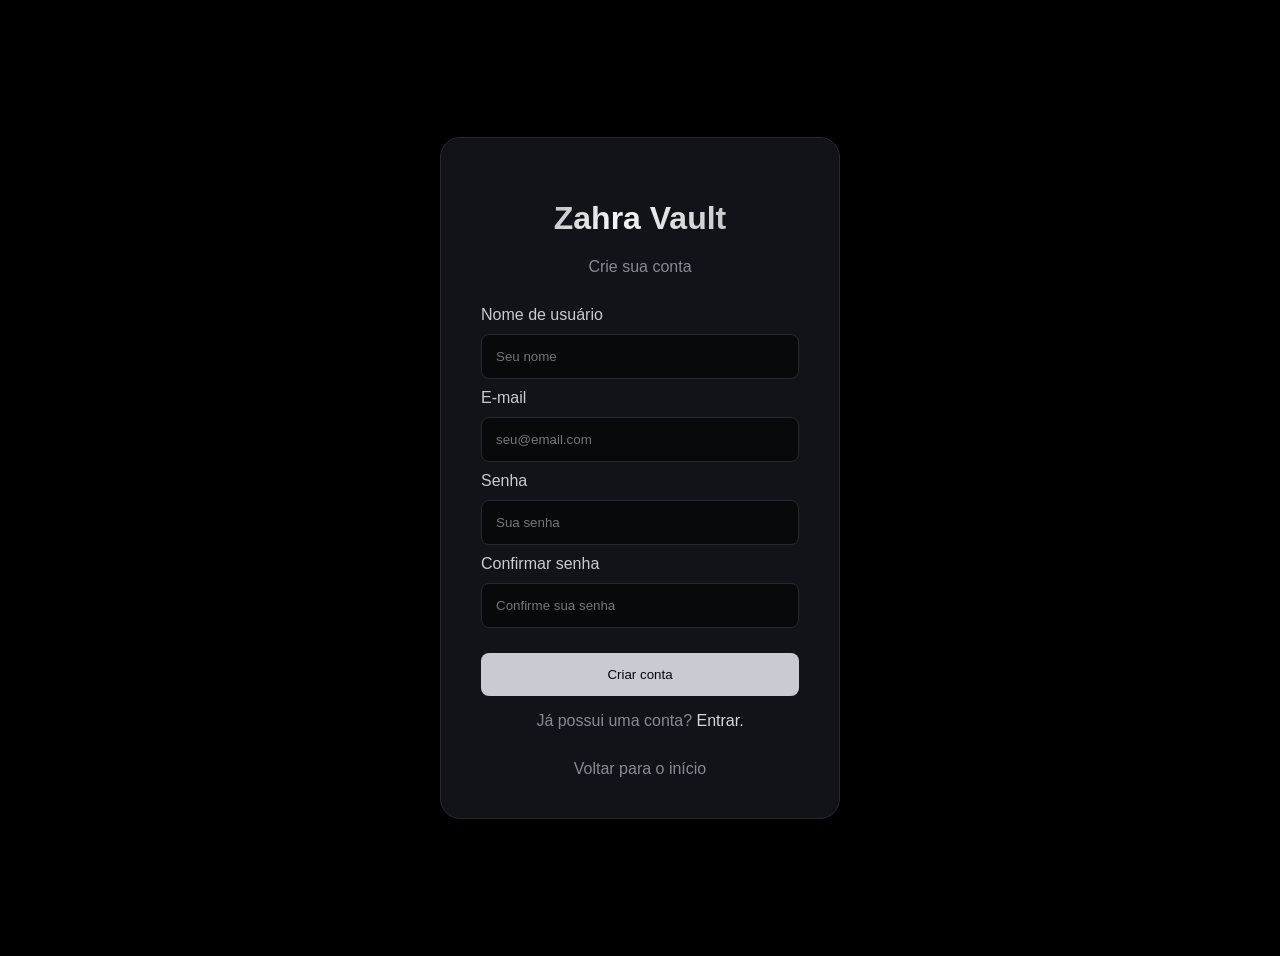
==== cadastro.html @ 47b370c4 "Add files via upload" ====
<!DOCTYPE html>
<html lang="pt-BR">

<head>
    <meta charset="UTF-8">
    <meta name="viewport" content="width=device-width, initial-scale=1.0">

    <link rel="stylesheet" href="style.css">

    <title>Cadastro | Zahra Vault</title>
</head>

<body>

    <main class="login-page">

        <div class="login-box">

            <h1 class="chrome-text">Zahra Vault</h1>

            <p>Crie sua conta</p>


            <form>

                <label for="username">
                    Nome de usuário
                </label>

                <input
                    type="text"
                    id="username"
                    placeholder="Seu nome"
                    required
                >


                <label for="email">
                    E-mail
                </label>

                <input
                    type="email"
                    id="email"
                    placeholder="seu@email.com"
                    required
                >


                <label for="password">
                    Senha
                </label>

                <input
                    type="password"
                    id="password"
                    placeholder="Sua senha"
                    required
                >


                <label for="confirm-password">
                    Confirmar senha
                </label>

                <input
                    type="password"
                    id="confirm-password"
                    placeholder="Confirme sua senha"
                    required
                >


                <button type="submit">
                    Criar conta
                </button>

            </form>


            <p>
                Já possui uma conta?
                <a href="login.html">Entrar.</a>
            </p>


            <a href="index.html">
                Voltar para o início
            </a>

        </div>

    </main>


    <script src="script.js"></script>

</body>

</html>
---- style.css ----
@font-face {
    font-family: "Bodoni";
    src: url("Fonts/Bodoni.ttf");
}

@font-face {
    font-family: "Cinzel";
    src: url("Fonts/Cinzel.otf");
}
.logo h1 {
    font-family: "Cinzel", serif;
}

.hero-text h2 {
    font-family: "Bodoni", serif;
}
body {
    font-family: Arial, sans-serif;
}

.hero {
    min-height: 80vh;

    display: flex;
    align-items: center;
    justify-content: space-between;

    padding: 60px;
}
.hero-text {
    width: 50%;
}
.hero-text h2 {
    font-size: 60px;
    margin: 15px 0;
}
.hero-text > p {
    color: #858B94;
    font-size: 18px;
    line-height: 1.6;
}
.hero-buttons {
    display: flex;
    gap: 15px;
    margin-top: 30px;
}
.hero-buttons button {
    padding: 14px 25px;
    border-radius: 8px;
    border: none;
    cursor: pointer;

    background-color: #C8CCD2;
    color: #08090B;
}
.hero-visual {
    width: 40%;
    display: flex;
    justify-content: center;
}
.visual-card {
    width: 300px;
    height: 350px;

    display: flex;
    align-items: center;
    justify-content: center;

    border: 1px solid #353941;
    border-radius: 20px;

    background: linear-gradient(
        145deg,
        #181A1F,
        #0D0E11
    );

    box-shadow: 0 0 50px rgba(200, 204, 210, 0.08);

    color: #C8CCD2;
    font-size: 30px;
    font-weight: bold;
}
@media (max-width: 768px) {
    .footer {
    padding: 50px 20px;
}

.footer-content {
    flex-direction: column;
    gap: 35px;
}

.footer-brand {
    max-width: none;
}

.footer-bottom {
    margin-top: 40px;
}

    .support-page {
    padding: 60px 20px;
}

.support-container {
    flex-direction: column;
}

.support-card {
    min-width: 0;
}

.contact-support {
    padding: 40px 20px;
}

    .categories-page {
    padding: 60px 20px;
}

    .seller {
    margin: 60px 20px;
    padding: 50px 25px;
}

.seller-content h2 {
    font-size: 32px;
}

    .products {
    padding: 60px 20px;
}

.products-container {
    flex-direction: column;
}

.product-card {
    min-width: 0;
}

    header {
        padding: 20px;
    }

    nav {
        display: none;
    }

    .hero {
        flex-direction: column;
        text-align: center;
        padding: 50px 20px;
    }

    .hero-text {
        width: 100%;
    }

    .hero-text h2 {
        font-size: 40px;
    }

    .hero-visual {
        width: 100%;
        margin-top: 50px;
    }

    .hero-buttons {
        justify-content: center;
        flex-wrap: wrap;
    }

}
.categories {
    padding: 80px 60px;
}

.section-title {
    margin-bottom: 40px;
}

.section-title p {
    color: #858B94;
    font-size: 14px;
    letter-spacing: 3px;
}

.section-title h2 {
    font-size: 40px;
    margin: 10px 0;
}

.category-container {
    display: flex;
    gap: 20px;
    flex-wrap: wrap;
}

.category-card {
    flex: 1;
    min-width: 200px;

    padding: 30px;

    background-color: #111318;
    border: 1px solid #252932;
    border-radius: 15px;

    transition: 0.3s;
}

.category-card h3 {
    color: #F1F3F5;
}

.category-card p {
    color: #858B94;
}
.products {
    padding: 80px 60px;
}

.products-container {
    display: flex;
    gap: 25px;
    flex-wrap: wrap;
}

.product-card {
    flex: 1;
    min-width: 250px;

    background-color: #111318;
    border: 1px solid #252932;
    border-radius: 15px;

    overflow: hidden;

    transition: 0.3s;
}

.product-card:hover {
    transform: translateY(-8px);
    border-color: #C8CCD2;
}

.product-image {
    height: 220px;

    display: flex;
    align-items: center;
    justify-content: center;

    background: linear-gradient(
        135deg,
        #191B20,
        #0D0E11
    );

    color: #858B94;
}

.product-info {
    padding: 25px;
}

.product-info h3 {
    margin-top: 0;
}

.product-info p {
    color: #858B94;
}

.product-info strong {
    display: block;

    margin: 20px 0;

    font-size: 22px;
    color: #F1F3F5;
}

.product-info button {
    width: 100%;
}
.seller {
    margin: 80px 60px;
    padding: 70px 50px;

    text-align: center;

    border: 1px solid #252932;
    border-radius: 20px;

    background: linear-gradient(
        135deg,
        #181A1F,
        #0D0E11
    );
}

.seller-content {
    max-width: 650px;
    margin: auto;
}

.seller-content p {
    color: #858B94;
    font-size: 14px;
    letter-spacing: 3px;
}

.seller-content h2 {
    font-size: 42px;
    margin: 15px 0;
}

.seller-content span {
    display: block;

    color: #858B94;
    line-height: 1.6;
    margin-bottom: 30px;
}
#message {
    position: fixed;

    bottom: 30px;
    right: 30px;

    padding: 15px 20px;

    background-color: #111318;
    color: #F1F3F5;

    border: 1px solid #C8CCD2;
    border-radius: 10px;

    opacity: 0;
    transform: translateY(20px);

    transition: 0.3s;

    pointer-events: none;
}
.login {
    display: inline-block;

    padding: 10px 20px;

    background-color: #C8CCD2;
    color: #08090B;

    border-radius: 8px;

    text-decoration: none;

    cursor: pointer;
}

.login:hover {
    background-color: #F1F3F5;
}
.login-page {
    min-height: 100vh;

    display: flex;
    align-items: center;
    justify-content: center;

    padding: 20px;
}

.login-box {
    width: 100%;
    max-width: 400px;

    padding: 40px;

    background-color: #111318;

    border: 1px solid #252932;
    border-radius: 20px;

    box-sizing: border-box;
}

.login-box h1 {
    text-align: center;
    color: #F1F3F5;
}

.login-box > p {
    text-align: center;
    color: #858B94;
    margin-bottom: 30px;
}

.login-box form {
    display: flex;
    flex-direction: column;
    gap: 10px;
}

.login-box label {
    color: #C8CCD2;
}

.login-box input {
    padding: 14px;

    background-color: #08090B;
    color: white;

    border: 1px solid #252932;
    border-radius: 8px;

    outline: none;
}

.login-box input:focus {
    border-color: #C8CCD2;
}

.login-box button {
    margin-top: 15px;

    padding: 14px;

    border: none;
    border-radius: 8px;

    background-color: #C8CCD2;
    color: #08090B;

    cursor: pointer;
}

.login-box button:hover {
    background-color: #F1F3F5;
}

.login-box > a {
    display: block;

    margin-top: 25px;

    text-align: center;

    color: #858B94;
    text-decoration: none;
}

.login-box > a:hover {
    color: #F1F3F5;
}
.products-page {
    padding: 80px 60px;
}

.products-page .section-title {
    margin-bottom: 50px;
}

.products-page .section-title span {
    color: #858B94;
}
.categories-page {
    padding: 80px 60px;
}

.categories-page .section-title {
    margin-bottom: 50px;
}

.categories-page .section-title span {
    color: #858B94;
}

.categories-page .category-card a {
    display: inline-block;

    margin-top: 20px;

    color: #C8CCD2;
    text-decoration: none;
}

.categories-page .category-card a:hover {
    color: #F1F3F5;
}
.support-page {
    padding: 80px 60px;
}

.support-page .section-title {
    margin-bottom: 50px;
}

.support-page .section-title span {
    color: #858B94;
}

.support-container {
    display: flex;
    gap: 25px;
    flex-wrap: wrap;
}

.support-card {
    flex: 1;
    min-width: 250px;

    padding: 30px;

    background-color: #111318;

    border: 1px solid #252932;
    border-radius: 15px;

    transition: 0.3s;
}

.support-card:hover {
    transform: translateY(-8px);

    border-color: #C8CCD2;

    box-shadow: 0 10px 30px rgba(200, 204, 210, 0.08);
}

.support-card p {
    color: #858B94;

    line-height: 1.6;
}

.support-card a,
.contact-support a {
    display: inline-block;

    margin-top: 15px;

    color: #C8CCD2;

    text-decoration: none;
}

.support-card a:hover,
.contact-support a:hover {
    color: #F1F3F5;
}

.contact-support {
    margin-top: 60px;
    padding: 50px;

    text-align: center;

    background-color: #111318;

    border: 1px solid #252932;
    border-radius: 20px;
}

.contact-support p {
    color: #858B94;
}
.footer {
    margin-top: 80px;

    padding: 60px;

    background-color: #08090B;

    border-top: 1px solid #252932;
}

.footer-content {
    display: flex;
    justify-content: space-between;
    gap: 50px;

    max-width: 1200px;
    margin: auto;
}

.footer-brand {
    max-width: 300px;
}

.footer-brand h2 {
    color: #F1F3F5;
}

.footer-brand p {
    color: #858B94;
    line-height: 1.6;
}

.footer-column {
    display: flex;
    flex-direction: column;
    gap: 12px;
}

.footer-column h3 {
    color: #F1F3F5;

    margin-bottom: 8px;
}

.footer-column a {
    color: #858B94;

    text-decoration: none;

    transition: 0.2s;
}

.footer-column a:hover {
    color: #F1F3F5;
}

.footer-bottom {
    max-width: 1200px;

    margin: 50px auto 0;

    padding-top: 25px;

    border-top: 1px solid #252932;
}

.footer-bottom p {
    color: #858B94;

    font-size: 14px;
}
body {
    background-color: black;
    color: white;
}
.partner-card {
    max-width: 850px;
    margin: 60px auto;
    padding: 35px;
    display: flex;
    align-items: center;
    gap: 35px;

    background: linear-gradient(
        135deg,
        #151515,
        #0d0d0d
    );

    border: 1px solid #8c8c8c;
    border-radius: 18px;

    box-shadow:
        0 0 25px rgba(255, 255, 255, 0.06);

    transition: 0.4s ease;
}

.partner-card:hover {
    transform: translateY(-6px);
    border-color: #d0d0d0;

    box-shadow:
        0 10px 40px rgba(255, 255, 255, 0.12);
}

.partner-logo {
    min-width: 130px;
    height: 130px;

    display: flex;
    align-items: center;
    justify-content: center;

    border: 1px solid #777;
    border-radius: 50%;

    background: #111;

    font-family: "Cinzel", serif;
    font-size: 45px;
    color: #d8d8d8;
}

.partner-info {
    flex: 1;
}

.partner-label {
    font-family: "Cinzel", serif;
    font-size: 11px;
    letter-spacing: 3px;
    color: #999;
}

.partner-info h2 {
    margin: 8px 0;
    font-family: "Cinzel", serif;
    color: #eee;
    font-size: 28px;
}

.partner-info p {
    color: #aaa;
    line-height: 1.6;
    max-width: 550px;
}

.partner-button {
    display: inline-block;
    margin-top: 12px;
    padding: 11px 22px;

    border: 1px solid #aaa;
    border-radius: 5px;

    color: #eee;
    text-decoration: none;

    font-size: 12px;
    letter-spacing: 2px;

    transition: 0.3s ease;
}

.partner-button:hover {
    background: #eee;
    color: #111;
}
@media (max-width: 600px) {

    .partner-card {
        width: calc(100% - 30px);
        margin: 40px auto;
        padding: 28px 20px;

        flex-direction: column;
        text-align: center;

        gap: 20px;
        box-sizing: border-box;
    }

    .partner-logo {
        min-width: 100px;
        width: 100px;
        height: 100px;

        font-size: 35px;
    }

    .partner-info {
        width: 100%;
    }

    .partner-label {
        font-size: 9px;
        letter-spacing: 2px;
    }

    .partner-info h2 {
        font-size: 23px;
        margin: 8px 0;
    }

    .partner-info p {
        font-size: 14px;
        line-height: 1.5;
        margin: 10px auto;
    }

    .partner-button {
        width: 100%;
        box-sizing: border-box;
        padding: 12px 0;
        margin-top: 10px;
    }
}
.visual-card {
    width: 300px;
    height: 350px;

    display: flex;
    align-items: center;
    justify-content: center;

    border: 1px solid #353941;
    border-radius: 20px;

    background: linear-gradient(
        145deg,
        #181A1F,
        #0D0E11
    );

    box-shadow:
        0 0 50px rgba(200, 204, 210, 0.08);

    overflow: hidden;
}

.visual-card img {
    width: 100%;
    height: 100%;

    object-fit: contain;

    display: block;
}
p a {
    color: #d8d8d8;
    text-decoration: none;
    transition: 0.3s;
}

p a:hover {
    color: #ffffff;
}
.login-box h1 {
    background: linear-gradient(
        120deg,
        #8f8f8f,
        #f5f5f5,
        #bdbdbd,
        #ffffff,
        #707070,
        #e8e8e8,
        #ffffff,
        #999999
    );

    background-size: 300% 300%;
    -webkit-background-clip: text;
    -webkit-text-fill-color: transparent;
    background-clip: text;

    animation: chromeMove 5s linear infinite;
}

@keyframes chromeMove {
    0% {
        background-position: 0% 50%;
    }

    50% {
        background-position: 100% 50%;
    }

    100% {
        background-position: 0% 50%;
    }
}
.chrome-text {
    background: linear-gradient(
        120deg,
        #8a8a8a,
        #eeeeee,
        #ffffff,
        #b8b8b8,
        #f8f8f8,
        #777777,
        #eeeeee,
        #ffffff
    );

    background-size: 300% 300%;

    -webkit-background-clip: text;
    -webkit-text-fill-color: transparent;
    background-clip: text;

    animation: chromeMove 5s linear infinite;
}

@keyframes chromeMove {
    0% {
        background-position: 0% 50%;
    }

    50% {
        background-position: 100% 50%;
    }

    100% {
        background-position: 0% 50%;
    }
}
/* =========================
   HOME DA CONTA
========================= */

.account-home {
    max-width: 1100px;
    margin: 0 auto;
    padding: 80px 25px;
}


/* =========================
   BOAS-VINDAS
========================= */

.welcome {
    margin-bottom: 45px;
}

.welcome .subtitle {
    font-size: 13px;
    letter-spacing: 4px;
    margin-bottom: 12px;
}

.welcome h2 {
    font-size: 42px;
    margin-bottom: 15px;
}

.welcome > p:last-child {
    color: #999;
    font-size: 16px;
}


/* =========================
   PAINEL DA CONTA
========================= */

.account-panel {
    display: flex;
    justify-content: space-between;
    align-items: center;
    gap: 30px;

    padding: 30px;

    background: linear-gradient(
        145deg,
        #151515,
        #0d0d0d
    );

    border: 1px solid #2d2d2d;
    border-radius: 18px;

    box-shadow:
        0 20px 50px rgba(0, 0, 0, 0.35);

    margin-bottom: 80px;
}


/* =========================
   INFORMAÇÕES DO USUÁRIO
========================= */

.account-info {
    display: flex;
    align-items: center;
    gap: 18px;
}

.account-avatar {
    width: 65px;
    height: 65px;

    display: flex;
    align-items: center;
    justify-content: center;

    border-radius: 50%;

    background: linear-gradient(
        145deg,
        #eeeeee,
        #777777
    );

    color: #111;

    font-size: 24px;
    font-weight: bold;

    box-shadow:
        0 0 25px rgba(255, 255, 255, 0.08);
}

.account-label {
    font-size: 11px;
    letter-spacing: 3px;
    color: #777;
    margin-bottom: 5px;
}

.account-info h3 {
    margin-bottom: 5px;
    font-size: 20px;
}

.account-info p:last-child {
    color: #888;
}


/* =========================
   STATUS
========================= */

.account-status {
    display: flex;
    align-items: center;
    gap: 12px;

    padding: 15px 20px;

    border: 1px solid #292929;
    border-radius: 12px;

    background: #111;
}

.status-dot {
    width: 9px;
    height: 9px;

    border-radius: 50%;

    background: #d8d8d8;

    box-shadow:
        0 0 10px rgba(255, 255, 255, 0.5);
}

.account-status strong {
    font-size: 14px;
}

.account-status p {
    margin-top: 4px;
    color: #777;
    font-size: 12px;
}


/* =========================
   TÍTULO DAS OPÇÕES
========================= */

.account-options {
    margin-bottom: 70px;
}

.account-options .section-title {
    margin-bottom: 30px;
}

.account-options .section-title p {
    color: #777;
    letter-spacing: 4px;
    font-size: 12px;
}

.account-options .section-title h2 {
    margin-top: 8px;
    font-size: 30px;
}


/* =========================
   CARDS
========================= */

.account-grid {
    display: grid;

    grid-template-columns:
        repeat(3, 1fr);

    gap: 20px;
}

.account-card {
    display: block;

    padding: 30px;

    background: #111;

    border: 1px solid #292929;
    border-radius: 16px;

    color: white;
    text-decoration: none;

    transition:
        transform 0.3s ease,
        border-color 0.3s ease,
        background 0.3s ease,
        box-shadow 0.3s ease;
}

.account-card:hover {
    transform: translateY(-6px);

    border-color: #777;

    background: #161616;

    box-shadow:
        0 15px 35px rgba(0, 0, 0, 0.4);
}

.card-icon {
    display: block;

    font-size: 28px;

    color: #dcdcdc;

    margin-bottom: 20px;
}

.account-card h3 {
    font-size: 19px;
    margin-bottom: 10px;
}

.account-card p {
    color: #777;
    font-size: 14px;
    line-height: 1.6;
}


/* =========================
   DESTAQUE
========================= */

.featured-account {
    display: flex;

    justify-content: space-between;
    align-items: center;

    gap: 30px;

    padding: 45px;

    border-radius: 20px;

    background:
        linear-gradient(
            120deg,
            #151515,
            #0b0b0b
        );

    border: 1px solid #303030;

    margin-bottom: 40px;
}

.featured-account p {
    color: #777;

    font-size: 11px;

    letter-spacing: 4px;

    margin-bottom: 10px;
}

.featured-account h2 {
    font-size: 30px;
    margin-bottom: 10px;
}

.featured-account span {
    color: #888;
    font-size: 14px;
}

.featured-account a {
    flex-shrink: 0;

    padding: 13px 22px;

    border: 1px solid #777;

    border-radius: 8px;

    color: white;

    text-decoration: none;

    transition: 0.3s;
}

.featured-account a:hover {
    background: #eee;
    color: #111;
}


/* =========================
   CROMADO
========================= */

.chrome-text {
    background: linear-gradient(
        120deg,
        #888888,
        #eeeeee,
        #ffffff,
        #b8b8b8,
        #f8f8f8,
        #777777,
        #eeeeee,
        #ffffff
    );

    background-size: 300% 300%;

    -webkit-background-clip: text;
    -webkit-text-fill-color: transparent;

    background-clip: text;

    animation: chromeMove 5s linear infinite;
}

@keyframes chromeMove {

    0% {
        background-position: 0% 50%;
    }

    50% {
        background-position: 100% 50%;
    }

    100% {
        background-position: 0% 50%;
    }

}


/* =========================
   CELULAR
========================= */

@media (max-width: 700px) {

    .account-home {
        padding: 55px 18px;
    }

    .welcome h2 {
        font-size: 32px;
    }

    .account-panel {
        flex-direction: column;
        align-items: flex-start;
    }

    .account-status {
        width: 100%;
        box-sizing: border-box;
    }

    .account-grid {
        grid-template-columns: 1fr;
    }

    .featured-account {
        flex-direction: column;
        align-items: flex-start;

        padding: 30px;
    }

    .featured-account a {
        width: 100%;
        text-align: center;
        box-sizing: border-box;
    }

}
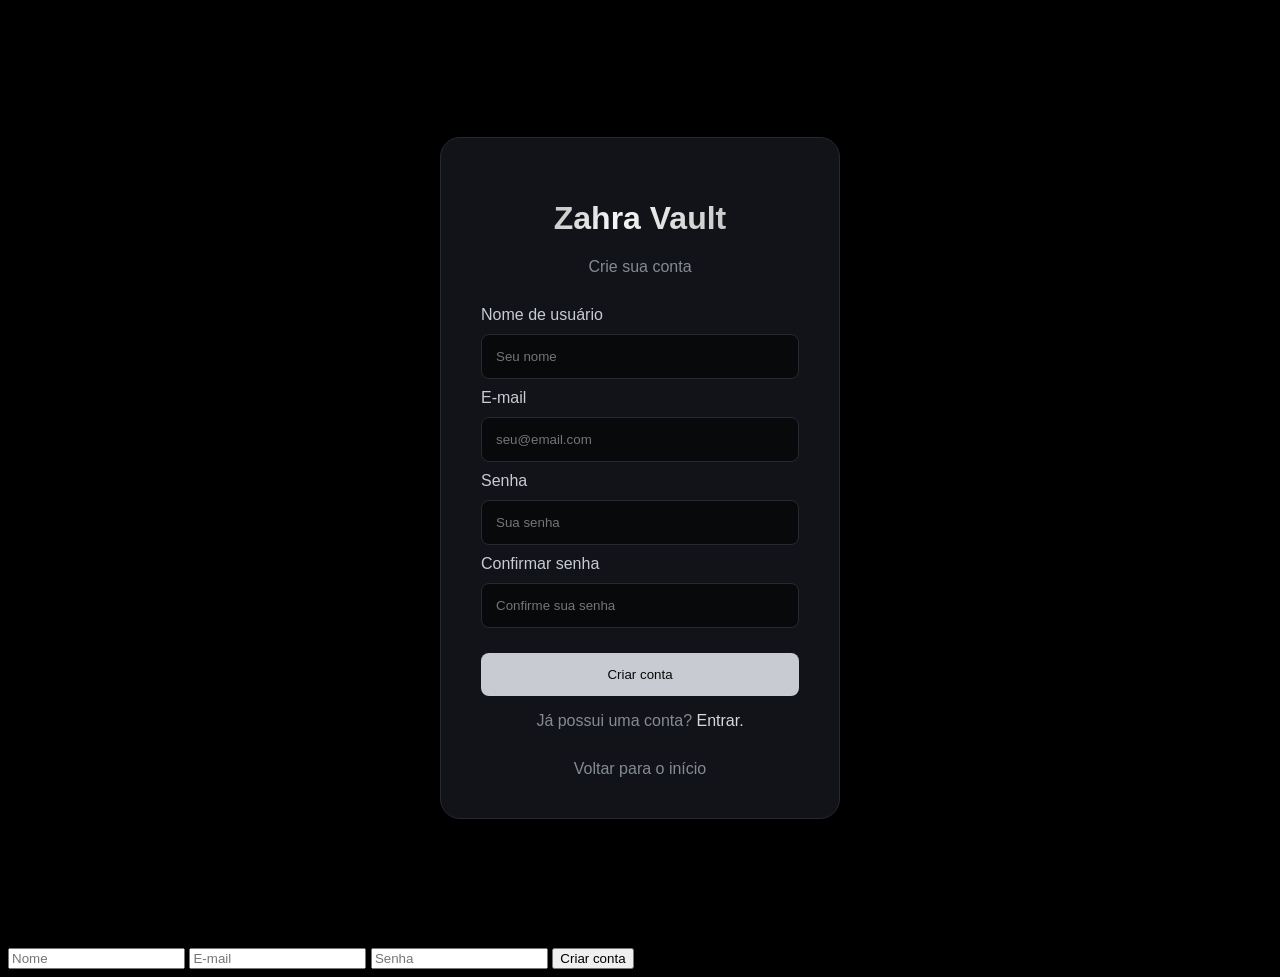
==== commit 94fc3a06: "Add files via upload" ====
--- a/cadastro.html
+++ b/cadastro.html
@@ -91,7 +91,20 @@
         </div>
 
     </main>
+    
+<form id="cadastroForm">
 
+    <input type="text" id="nome" placeholder="Nome" required>
+
+    <input type="email" id="email" placeholder="E-mail" required>
+
+    <input type="password" id="senha" placeholder="Senha" required>
+
+    <button type="submit">Criar conta</button>
+
+</form>
+
+<script src="cadastro.js"></script>
 
     <script src="script.js"></script>
 
--- a/style.css
+++ b/style.css
@@ -677,6 +677,7 @@
 
 .partner-logo {
     min-width: 130px;
+    width: 130px;
     height: 130px;
 
     display: flex;
@@ -688,9 +689,21 @@
 
     background: #111;
 
-    font-family: "Cinzel", serif;
-    font-size: 45px;
-    color: #d8d8d8;
+    overflow: hidden;
+
+    box-shadow:
+        0 0 20px rgba(255, 255, 255, 0.08);
+}
+
+.partner-logo img {
+    width: 100%;
+    height: 100%;
+
+    object-fit: cover;
+
+    border-radius: 50%;
+
+    display: block;
 }
 
 .partner-info {
@@ -1297,4 +1310,147 @@
         box-sizing: border-box;
     }
 
+}
+/* =========================
+   NAVEGAÇÃO
+========================= */
+
+nav {
+    display: flex;
+    align-items: center;
+    justify-content: center;
+    gap: 45px;
+
+    padding: 18px 30px;
+
+    background: rgba(15, 15, 18, 0.75);
+    border-bottom: 1px solid rgba(220, 220, 230, 0.18);
+
+    backdrop-filter: blur(12px);
+}
+
+nav a {
+    position: relative;
+
+    color: #d8d8df;
+    text-decoration: none;
+
+    font-family: "Cinzel", serif;
+    font-size: 15px;
+    letter-spacing: 1.5px;
+
+    padding: 8px 2px;
+
+    transition:
+        color 0.3s ease,
+        transform 0.3s ease,
+        text-shadow 0.3s ease;
+}
+
+/* Linha prateada */
+
+nav a::after {
+    content: "";
+
+    position: absolute;
+
+    left: 50%;
+    bottom: -3px;
+
+    width: 0;
+    height: 1px;
+
+    background: linear-gradient(
+        90deg,
+        transparent,
+        #ffffff,
+        #a8a8b0,
+        transparent
+    );
+
+    transform: translateX(-50%);
+
+    transition: width 0.3s ease;
+}
+
+/* Hover */
+
+nav a:hover {
+    color: #ffffff;
+    transform: translateY(-2px);
+
+    text-shadow:
+        0 0 8px rgba(255, 255, 255, 0.45),
+        0 0 18px rgba(180, 180, 190, 0.25);
+}
+
+nav a:hover::after {
+    width: 100%;
+}
+
+
+/* =========================
+   CELULAR
+========================= */
+
+@media (max-width: 600px) {
+
+    nav {
+        gap: 0;
+        justify-content: space-between;
+
+        padding: 14px 12px;
+
+        width: 100%;
+        box-sizing: border-box;
+    }
+
+    nav a {
+        font-size: 10px;
+        letter-spacing: 0.7px;
+
+        padding: 7px 3px;
+    }
+
+    nav a::after {
+        bottom: 0;
+    }
+
+    nav a:hover {
+        transform: none;
+    }
+
+}
+header {
+    display: flex;
+    flex-direction: column;
+    align-items: center;
+}
+
+.logo h1 {
+    margin-bottom: 10px;
+}
+
+.login-btn {
+    padding: 9px 24px;
+    margin-bottom: 15px;
+
+    color: #111;
+    background: #d8d8df;
+
+    border: 1px solid #ffffff;
+    border-radius: 7px;
+
+    text-decoration: none;
+
+    font-family: Arial, sans-serif;
+    font-size: 13px;
+
+    transition: 0.3s ease;
+}
+
+.login-btn:hover {
+    background: #ffffff;
+    box-shadow: 0 0 15px rgba(255, 255, 255, 0.35);
+    transform: translateY(-2px);
 }
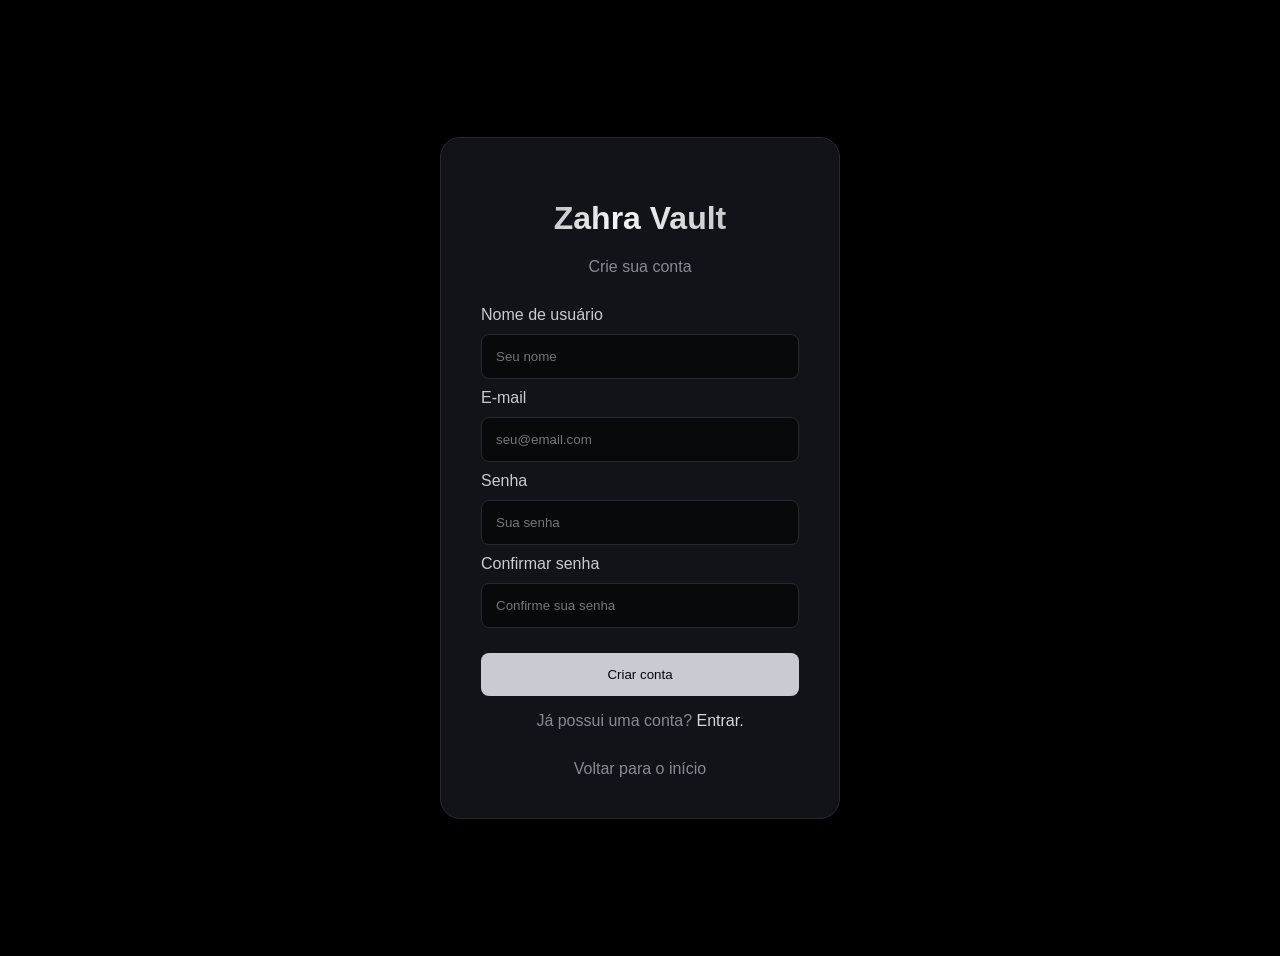
==== commit baf4b825: "Add files via upload" ====
--- a/cadastro.html
+++ b/cadastro.html
@@ -21,7 +21,7 @@
             <p>Crie sua conta</p>
 
 
-            <form>
+            <form id="cadastroForm">
 
                 <label for="username">
                     Nome de usuário
@@ -91,21 +91,8 @@
         </div>
 
     </main>
-    
-<form id="cadastroForm">
-
-    <input type="text" id="nome" placeholder="Nome" required>
-
-    <input type="email" id="email" placeholder="E-mail" required>
-
-    <input type="password" id="senha" placeholder="Senha" required>
-
-    <button type="submit">Criar conta</button>
-
-</form>
 
 <script src="cadastro.js"></script>
-
     <script src="script.js"></script>
 
 </body>
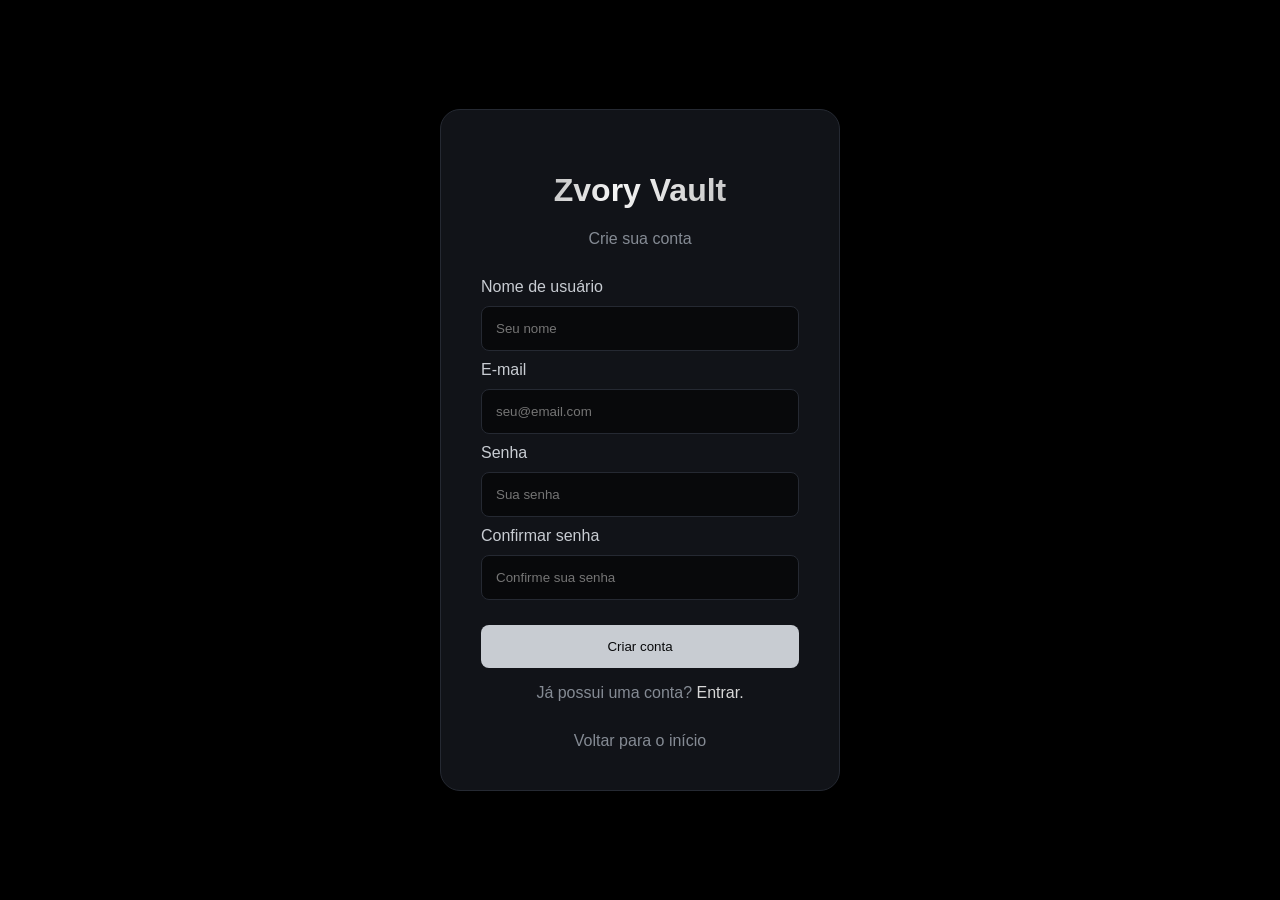
==== commit ddfc2288: "Add files via upload" ====
--- a/cadastro.html
+++ b/cadastro.html
@@ -7,7 +7,7 @@
 
     <link rel="stylesheet" href="style.css">
 
-    <title>Cadastro | Zahra Vault</title>
+    <title>Cadastro | Zvory Vault</title>
 </head>
 
 <body>
@@ -16,7 +16,7 @@
 
         <div class="login-box">
 
-            <h1 class="chrome-text">Zahra Vault</h1>
+            <h1 class="chrome-text">Zvory Vault</h1>
 
             <p>Crie sua conta</p>
 
--- a/style.css
+++ b/style.css
@@ -1,845 +1,54 @@
+/* =========================================================
+   FONTES
+========================================================= */
+
 @font-face {
     font-family: "Bodoni";
-    src: url("Fonts/Bodoni.ttf");
+    src: url("Bodoni.ttf");
 }
 
 @font-face {
     font-family: "Cinzel";
-    src: url("Fonts/Cinzel.otf");
-}
+    src: url("Cinzel.otf");
+}
+
+
+/* =========================================================
+   BASE
+========================================================= */
+
+* {
+    box-sizing: border-box;
+}
+
+body {
+    margin: 0;
+    background-color: #000;
+    color: #fff;
+    font-family: Arial, sans-serif;
+}
+
+button,
+input {
+    font-family: inherit;
+}
+
+
+/* =========================================================
+   LOGO
+========================================================= */
+
 .logo h1 {
+    margin: 0 0 10px;
     font-family: "Cinzel", serif;
 }
 
-.hero-text h2 {
-    font-family: "Bodoni", serif;
-}
-body {
-    font-family: Arial, sans-serif;
-}
-
-.hero {
-    min-height: 80vh;
-
-    display: flex;
-    align-items: center;
-    justify-content: space-between;
-
-    padding: 60px;
-}
-.hero-text {
-    width: 50%;
-}
-.hero-text h2 {
-    font-size: 60px;
-    margin: 15px 0;
-}
-.hero-text > p {
-    color: #858B94;
-    font-size: 18px;
-    line-height: 1.6;
-}
-.hero-buttons {
-    display: flex;
-    gap: 15px;
-    margin-top: 30px;
-}
-.hero-buttons button {
-    padding: 14px 25px;
-    border-radius: 8px;
-    border: none;
-    cursor: pointer;
-
-    background-color: #C8CCD2;
-    color: #08090B;
-}
-.hero-visual {
-    width: 40%;
-    display: flex;
-    justify-content: center;
-}
-.visual-card {
-    width: 300px;
-    height: 350px;
-
-    display: flex;
-    align-items: center;
-    justify-content: center;
-
-    border: 1px solid #353941;
-    border-radius: 20px;
-
-    background: linear-gradient(
-        145deg,
-        #181A1F,
-        #0D0E11
-    );
-
-    box-shadow: 0 0 50px rgba(200, 204, 210, 0.08);
-
-    color: #C8CCD2;
-    font-size: 30px;
-    font-weight: bold;
-}
-@media (max-width: 768px) {
-    .footer {
-    padding: 50px 20px;
-}
-
-.footer-content {
-    flex-direction: column;
-    gap: 35px;
-}
-
-.footer-brand {
-    max-width: none;
-}
-
-.footer-bottom {
-    margin-top: 40px;
-}
-
-    .support-page {
-    padding: 60px 20px;
-}
-
-.support-container {
-    flex-direction: column;
-}
-
-.support-card {
-    min-width: 0;
-}
-
-.contact-support {
-    padding: 40px 20px;
-}
-
-    .categories-page {
-    padding: 60px 20px;
-}
-
-    .seller {
-    margin: 60px 20px;
-    padding: 50px 25px;
-}
-
-.seller-content h2 {
-    font-size: 32px;
-}
-
-    .products {
-    padding: 60px 20px;
-}
-
-.products-container {
-    flex-direction: column;
-}
-
-.product-card {
-    min-width: 0;
-}
-
-    header {
-        padding: 20px;
-    }
-
-    nav {
-        display: none;
-    }
-
-    .hero {
-        flex-direction: column;
-        text-align: center;
-        padding: 50px 20px;
-    }
-
-    .hero-text {
-        width: 100%;
-    }
-
-    .hero-text h2 {
-        font-size: 40px;
-    }
-
-    .hero-visual {
-        width: 100%;
-        margin-top: 50px;
-    }
-
-    .hero-buttons {
-        justify-content: center;
-        flex-wrap: wrap;
-    }
-
-}
-.categories {
-    padding: 80px 60px;
-}
-
-.section-title {
-    margin-bottom: 40px;
-}
-
-.section-title p {
-    color: #858B94;
-    font-size: 14px;
-    letter-spacing: 3px;
-}
-
-.section-title h2 {
-    font-size: 40px;
-    margin: 10px 0;
-}
-
-.category-container {
-    display: flex;
-    gap: 20px;
-    flex-wrap: wrap;
-}
-
-.category-card {
-    flex: 1;
-    min-width: 200px;
-
-    padding: 30px;
-
-    background-color: #111318;
-    border: 1px solid #252932;
-    border-radius: 15px;
-
-    transition: 0.3s;
-}
-
-.category-card h3 {
-    color: #F1F3F5;
-}
-
-.category-card p {
-    color: #858B94;
-}
-.products {
-    padding: 80px 60px;
-}
-
-.products-container {
-    display: flex;
-    gap: 25px;
-    flex-wrap: wrap;
-}
-
-.product-card {
-    flex: 1;
-    min-width: 250px;
-
-    background-color: #111318;
-    border: 1px solid #252932;
-    border-radius: 15px;
-
-    overflow: hidden;
-
-    transition: 0.3s;
-}
-
-.product-card:hover {
-    transform: translateY(-8px);
-    border-color: #C8CCD2;
-}
-
-.product-image {
-    height: 220px;
-
-    display: flex;
-    align-items: center;
-    justify-content: center;
-
-    background: linear-gradient(
-        135deg,
-        #191B20,
-        #0D0E11
-    );
-
-    color: #858B94;
-}
-
-.product-info {
-    padding: 25px;
-}
-
-.product-info h3 {
-    margin-top: 0;
-}
-
-.product-info p {
-    color: #858B94;
-}
-
-.product-info strong {
-    display: block;
-
-    margin: 20px 0;
-
-    font-size: 22px;
-    color: #F1F3F5;
-}
-
-.product-info button {
-    width: 100%;
-}
-.seller {
-    margin: 80px 60px;
-    padding: 70px 50px;
-
-    text-align: center;
-
-    border: 1px solid #252932;
-    border-radius: 20px;
-
-    background: linear-gradient(
-        135deg,
-        #181A1F,
-        #0D0E11
-    );
-}
-
-.seller-content {
-    max-width: 650px;
-    margin: auto;
-}
-
-.seller-content p {
-    color: #858B94;
-    font-size: 14px;
-    letter-spacing: 3px;
-}
-
-.seller-content h2 {
-    font-size: 42px;
-    margin: 15px 0;
-}
-
-.seller-content span {
-    display: block;
-
-    color: #858B94;
-    line-height: 1.6;
-    margin-bottom: 30px;
-}
-#message {
-    position: fixed;
-
-    bottom: 30px;
-    right: 30px;
-
-    padding: 15px 20px;
-
-    background-color: #111318;
-    color: #F1F3F5;
-
-    border: 1px solid #C8CCD2;
-    border-radius: 10px;
-
-    opacity: 0;
-    transform: translateY(20px);
-
-    transition: 0.3s;
-
-    pointer-events: none;
-}
-.login {
-    display: inline-block;
-
-    padding: 10px 20px;
-
-    background-color: #C8CCD2;
-    color: #08090B;
-
-    border-radius: 8px;
-
-    text-decoration: none;
-
-    cursor: pointer;
-}
-
-.login:hover {
-    background-color: #F1F3F5;
-}
-.login-page {
-    min-height: 100vh;
-
-    display: flex;
-    align-items: center;
-    justify-content: center;
-
-    padding: 20px;
-}
-
-.login-box {
-    width: 100%;
-    max-width: 400px;
-
-    padding: 40px;
-
-    background-color: #111318;
-
-    border: 1px solid #252932;
-    border-radius: 20px;
-
-    box-sizing: border-box;
-}
-
-.login-box h1 {
-    text-align: center;
-    color: #F1F3F5;
-}
-
-.login-box > p {
-    text-align: center;
-    color: #858B94;
-    margin-bottom: 30px;
-}
-
-.login-box form {
-    display: flex;
-    flex-direction: column;
-    gap: 10px;
-}
-
-.login-box label {
-    color: #C8CCD2;
-}
-
-.login-box input {
-    padding: 14px;
-
-    background-color: #08090B;
-    color: white;
-
-    border: 1px solid #252932;
-    border-radius: 8px;
-
-    outline: none;
-}
-
-.login-box input:focus {
-    border-color: #C8CCD2;
-}
-
-.login-box button {
-    margin-top: 15px;
-
-    padding: 14px;
-
-    border: none;
-    border-radius: 8px;
-
-    background-color: #C8CCD2;
-    color: #08090B;
-
-    cursor: pointer;
-}
-
-.login-box button:hover {
-    background-color: #F1F3F5;
-}
-
-.login-box > a {
-    display: block;
-
-    margin-top: 25px;
-
-    text-align: center;
-
-    color: #858B94;
-    text-decoration: none;
-}
-
-.login-box > a:hover {
-    color: #F1F3F5;
-}
-.products-page {
-    padding: 80px 60px;
-}
-
-.products-page .section-title {
-    margin-bottom: 50px;
-}
-
-.products-page .section-title span {
-    color: #858B94;
-}
-.categories-page {
-    padding: 80px 60px;
-}
-
-.categories-page .section-title {
-    margin-bottom: 50px;
-}
-
-.categories-page .section-title span {
-    color: #858B94;
-}
-
-.categories-page .category-card a {
-    display: inline-block;
-
-    margin-top: 20px;
-
-    color: #C8CCD2;
-    text-decoration: none;
-}
-
-.categories-page .category-card a:hover {
-    color: #F1F3F5;
-}
-.support-page {
-    padding: 80px 60px;
-}
-
-.support-page .section-title {
-    margin-bottom: 50px;
-}
-
-.support-page .section-title span {
-    color: #858B94;
-}
-
-.support-container {
-    display: flex;
-    gap: 25px;
-    flex-wrap: wrap;
-}
-
-.support-card {
-    flex: 1;
-    min-width: 250px;
-
-    padding: 30px;
-
-    background-color: #111318;
-
-    border: 1px solid #252932;
-    border-radius: 15px;
-
-    transition: 0.3s;
-}
-
-.support-card:hover {
-    transform: translateY(-8px);
-
-    border-color: #C8CCD2;
-
-    box-shadow: 0 10px 30px rgba(200, 204, 210, 0.08);
-}
-
-.support-card p {
-    color: #858B94;
-
-    line-height: 1.6;
-}
-
-.support-card a,
-.contact-support a {
-    display: inline-block;
-
-    margin-top: 15px;
-
-    color: #C8CCD2;
-
-    text-decoration: none;
-}
-
-.support-card a:hover,
-.contact-support a:hover {
-    color: #F1F3F5;
-}
-
-.contact-support {
-    margin-top: 60px;
-    padding: 50px;
-
-    text-align: center;
-
-    background-color: #111318;
-
-    border: 1px solid #252932;
-    border-radius: 20px;
-}
-
-.contact-support p {
-    color: #858B94;
-}
-.footer {
-    margin-top: 80px;
-
-    padding: 60px;
-
-    background-color: #08090B;
-
-    border-top: 1px solid #252932;
-}
-
-.footer-content {
-    display: flex;
-    justify-content: space-between;
-    gap: 50px;
-
-    max-width: 1200px;
-    margin: auto;
-}
-
-.footer-brand {
-    max-width: 300px;
-}
-
-.footer-brand h2 {
-    color: #F1F3F5;
-}
-
-.footer-brand p {
-    color: #858B94;
-    line-height: 1.6;
-}
-
-.footer-column {
-    display: flex;
-    flex-direction: column;
-    gap: 12px;
-}
-
-.footer-column h3 {
-    color: #F1F3F5;
-
-    margin-bottom: 8px;
-}
-
-.footer-column a {
-    color: #858B94;
-
-    text-decoration: none;
-
-    transition: 0.2s;
-}
-
-.footer-column a:hover {
-    color: #F1F3F5;
-}
-
-.footer-bottom {
-    max-width: 1200px;
-
-    margin: 50px auto 0;
-
-    padding-top: 25px;
-
-    border-top: 1px solid #252932;
-}
-
-.footer-bottom p {
-    color: #858B94;
-
-    font-size: 14px;
-}
-body {
-    background-color: black;
-    color: white;
-}
-.partner-card {
-    max-width: 850px;
-    margin: 60px auto;
-    padding: 35px;
-    display: flex;
-    align-items: center;
-    gap: 35px;
-
-    background: linear-gradient(
-        135deg,
-        #151515,
-        #0d0d0d
-    );
-
-    border: 1px solid #8c8c8c;
-    border-radius: 18px;
-
-    box-shadow:
-        0 0 25px rgba(255, 255, 255, 0.06);
-
-    transition: 0.4s ease;
-}
-
-.partner-card:hover {
-    transform: translateY(-6px);
-    border-color: #d0d0d0;
-
-    box-shadow:
-        0 10px 40px rgba(255, 255, 255, 0.12);
-}
-
-.partner-logo {
-    min-width: 130px;
-    width: 130px;
-    height: 130px;
-
-    display: flex;
-    align-items: center;
-    justify-content: center;
-
-    border: 1px solid #777;
-    border-radius: 50%;
-
-    background: #111;
-
-    overflow: hidden;
-
-    box-shadow:
-        0 0 20px rgba(255, 255, 255, 0.08);
-}
-
-.partner-logo img {
-    width: 100%;
-    height: 100%;
-
-    object-fit: cover;
-
-    border-radius: 50%;
-
-    display: block;
-}
-
-.partner-info {
-    flex: 1;
-}
-
-.partner-label {
-    font-family: "Cinzel", serif;
-    font-size: 11px;
-    letter-spacing: 3px;
-    color: #999;
-}
-
-.partner-info h2 {
-    margin: 8px 0;
-    font-family: "Cinzel", serif;
-    color: #eee;
-    font-size: 28px;
-}
-
-.partner-info p {
-    color: #aaa;
-    line-height: 1.6;
-    max-width: 550px;
-}
-
-.partner-button {
-    display: inline-block;
-    margin-top: 12px;
-    padding: 11px 22px;
-
-    border: 1px solid #aaa;
-    border-radius: 5px;
-
-    color: #eee;
-    text-decoration: none;
-
-    font-size: 12px;
-    letter-spacing: 2px;
-
-    transition: 0.3s ease;
-}
-
-.partner-button:hover {
-    background: #eee;
-    color: #111;
-}
-@media (max-width: 600px) {
-
-    .partner-card {
-        width: calc(100% - 30px);
-        margin: 40px auto;
-        padding: 28px 20px;
-
-        flex-direction: column;
-        text-align: center;
-
-        gap: 20px;
-        box-sizing: border-box;
-    }
-
-    .partner-logo {
-        min-width: 100px;
-        width: 100px;
-        height: 100px;
-
-        font-size: 35px;
-    }
-
-    .partner-info {
-        width: 100%;
-    }
-
-    .partner-label {
-        font-size: 9px;
-        letter-spacing: 2px;
-    }
-
-    .partner-info h2 {
-        font-size: 23px;
-        margin: 8px 0;
-    }
-
-    .partner-info p {
-        font-size: 14px;
-        line-height: 1.5;
-        margin: 10px auto;
-    }
-
-    .partner-button {
-        width: 100%;
-        box-sizing: border-box;
-        padding: 12px 0;
-        margin-top: 10px;
-    }
-}
-.visual-card {
-    width: 300px;
-    height: 350px;
-
-    display: flex;
-    align-items: center;
-    justify-content: center;
-
-    border: 1px solid #353941;
-    border-radius: 20px;
-
-    background: linear-gradient(
-        145deg,
-        #181A1F,
-        #0D0E11
-    );
-
-    box-shadow:
-        0 0 50px rgba(200, 204, 210, 0.08);
-
-    overflow: hidden;
-}
-
-.visual-card img {
-    width: 100%;
-    height: 100%;
-
-    object-fit: contain;
-
-    display: block;
-}
-p a {
-    color: #d8d8d8;
-    text-decoration: none;
-    transition: 0.3s;
-}
-
-p a:hover {
-    color: #ffffff;
-}
+
+/* =========================================================
+   TEXTO CROMADO
+========================================================= */
+
+.chrome-text,
 .login-box h1 {
     background: linear-gradient(
         120deg,
@@ -854,8 +63,10 @@
     );
 
     background-size: 300% 300%;
+
     -webkit-background-clip: text;
     -webkit-text-fill-color: transparent;
+
     background-clip: text;
 
     animation: chromeMove 5s linear infinite;
@@ -874,462 +85,45 @@
         background-position: 0% 50%;
     }
 }
-.chrome-text {
-    background: linear-gradient(
-        120deg,
-        #8a8a8a,
-        #eeeeee,
-        #ffffff,
-        #b8b8b8,
-        #f8f8f8,
-        #777777,
-        #eeeeee,
-        #ffffff
-    );
-
-    background-size: 300% 300%;
-
-    -webkit-background-clip: text;
-    -webkit-text-fill-color: transparent;
-    background-clip: text;
-
-    animation: chromeMove 5s linear infinite;
-}
-
-@keyframes chromeMove {
-    0% {
-        background-position: 0% 50%;
-    }
-
-    50% {
-        background-position: 100% 50%;
-    }
-
-    100% {
-        background-position: 0% 50%;
-    }
-}
-/* =========================
-   HOME DA CONTA
-========================= */
-
-.account-home {
-    max-width: 1100px;
-    margin: 0 auto;
-    padding: 80px 25px;
-}
-
-
-/* =========================
-   BOAS-VINDAS
-========================= */
-
-.welcome {
-    margin-bottom: 45px;
-}
-
-.welcome .subtitle {
-    font-size: 13px;
-    letter-spacing: 4px;
-    margin-bottom: 12px;
-}
-
-.welcome h2 {
-    font-size: 42px;
-    margin-bottom: 15px;
-}
-
-.welcome > p:last-child {
-    color: #999;
-    font-size: 16px;
-}
-
-
-/* =========================
-   PAINEL DA CONTA
-========================= */
-
-.account-panel {
-    display: flex;
-    justify-content: space-between;
+
+
+/* =========================================================
+   HEADER
+========================================================= */
+
+header {
+    width: 100%;
+    min-height: 80px;
+
+    display: flex;
     align-items: center;
-    gap: 30px;
-
-    padding: 30px;
-
-    background: linear-gradient(
-        145deg,
-        #151515,
-        #0d0d0d
-    );
-
-    border: 1px solid #2d2d2d;
-    border-radius: 18px;
-
-    box-shadow:
-        0 20px 50px rgba(0, 0, 0, 0.35);
-
-    margin-bottom: 80px;
-}
-
-
-/* =========================
-   INFORMAÇÕES DO USUÁRIO
-========================= */
-
-.account-info {
-    display: flex;
-    align-items: center;
-    gap: 18px;
-}
-
-.account-avatar {
-    width: 65px;
-    height: 65px;
-
+
+    padding: 0 50px;
+
+    gap: 35px;
+}
+
+.logo {
+    flex-shrink: 0;
+}
+
+header nav {
     display: flex;
     align-items: center;
     justify-content: center;
 
-    border-radius: 50%;
-
-    background: linear-gradient(
-        145deg,
-        #eeeeee,
-        #777777
-    );
-
-    color: #111;
-
-    font-size: 24px;
-    font-weight: bold;
-
-    box-shadow:
-        0 0 25px rgba(255, 255, 255, 0.08);
-}
-
-.account-label {
-    font-size: 11px;
-    letter-spacing: 3px;
-    color: #777;
-    margin-bottom: 5px;
-}
-
-.account-info h3 {
-    margin-bottom: 5px;
-    font-size: 20px;
-}
-
-.account-info p:last-child {
-    color: #888;
-}
-
-
-/* =========================
-   STATUS
-========================= */
-
-.account-status {
-    display: flex;
-    align-items: center;
-    gap: 12px;
-
-    padding: 15px 20px;
-
-    border: 1px solid #292929;
-    border-radius: 12px;
-
-    background: #111;
-}
-
-.status-dot {
-    width: 9px;
-    height: 9px;
-
-    border-radius: 50%;
-
-    background: #d8d8d8;
-
-    box-shadow:
-        0 0 10px rgba(255, 255, 255, 0.5);
-}
-
-.account-status strong {
-    font-size: 14px;
-}
-
-.account-status p {
-    margin-top: 4px;
-    color: #777;
-    font-size: 12px;
-}
-
-
-/* =========================
-   TÍTULO DAS OPÇÕES
-========================= */
-
-.account-options {
-    margin-bottom: 70px;
-}
-
-.account-options .section-title {
-    margin-bottom: 30px;
-}
-
-.account-options .section-title p {
-    color: #777;
-    letter-spacing: 4px;
-    font-size: 12px;
-}
-
-.account-options .section-title h2 {
-    margin-top: 8px;
-    font-size: 30px;
-}
-
-
-/* =========================
-   CARDS
-========================= */
-
-.account-grid {
-    display: grid;
-
-    grid-template-columns:
-        repeat(3, 1fr);
-
-    gap: 20px;
-}
-
-.account-card {
-    display: block;
-
-    padding: 30px;
-
-    background: #111;
-
-    border: 1px solid #292929;
-    border-radius: 16px;
-
-    color: white;
-    text-decoration: none;
-
-    transition:
-        transform 0.3s ease,
-        border-color 0.3s ease,
-        background 0.3s ease,
-        box-shadow 0.3s ease;
-}
-
-.account-card:hover {
-    transform: translateY(-6px);
-
-    border-color: #777;
-
-    background: #161616;
-
-    box-shadow:
-        0 15px 35px rgba(0, 0, 0, 0.4);
-}
-
-.card-icon {
-    display: block;
-
-    font-size: 28px;
-
-    color: #dcdcdc;
-
-    margin-bottom: 20px;
-}
-
-.account-card h3 {
-    font-size: 19px;
-    margin-bottom: 10px;
-}
-
-.account-card p {
-    color: #777;
-    font-size: 14px;
-    line-height: 1.6;
-}
-
-
-/* =========================
-   DESTAQUE
-========================= */
-
-.featured-account {
-    display: flex;
-
-    justify-content: space-between;
-    align-items: center;
-
     gap: 30px;
 
-    padding: 45px;
-
-    border-radius: 20px;
-
-    background:
-        linear-gradient(
-            120deg,
-            #151515,
-            #0b0b0b
-        );
-
-    border: 1px solid #303030;
-
-    margin-bottom: 40px;
-}
-
-.featured-account p {
-    color: #777;
-
-    font-size: 11px;
-
-    letter-spacing: 4px;
-
-    margin-bottom: 10px;
-}
-
-.featured-account h2 {
-    font-size: 30px;
-    margin-bottom: 10px;
-}
-
-.featured-account span {
-    color: #888;
-    font-size: 14px;
-}
-
-.featured-account a {
-    flex-shrink: 0;
-
-    padding: 13px 22px;
-
-    border: 1px solid #777;
-
-    border-radius: 8px;
-
-    color: white;
-
-    text-decoration: none;
-
-    transition: 0.3s;
-}
-
-.featured-account a:hover {
-    background: #eee;
-    color: #111;
-}
-
-
-/* =========================
-   CROMADO
-========================= */
-
-.chrome-text {
-    background: linear-gradient(
-        120deg,
-        #888888,
-        #eeeeee,
-        #ffffff,
-        #b8b8b8,
-        #f8f8f8,
-        #777777,
-        #eeeeee,
-        #ffffff
-    );
-
-    background-size: 300% 300%;
-
-    -webkit-background-clip: text;
-    -webkit-text-fill-color: transparent;
-
-    background-clip: text;
-
-    animation: chromeMove 5s linear infinite;
-}
-
-@keyframes chromeMove {
-
-    0% {
-        background-position: 0% 50%;
-    }
-
-    50% {
-        background-position: 100% 50%;
-    }
-
-    100% {
-        background-position: 0% 50%;
-    }
-
-}
-
-
-/* =========================
-   CELULAR
-========================= */
-
-@media (max-width: 700px) {
-
-    .account-home {
-        padding: 55px 18px;
-    }
-
-    .welcome h2 {
-        font-size: 32px;
-    }
-
-    .account-panel {
-        flex-direction: column;
-        align-items: flex-start;
-    }
-
-    .account-status {
-        width: 100%;
-        box-sizing: border-box;
-    }
-
-    .account-grid {
-        grid-template-columns: 1fr;
-    }
-
-    .featured-account {
-        flex-direction: column;
-        align-items: flex-start;
-
-        padding: 30px;
-    }
-
-    .featured-account a {
-        width: 100%;
-        text-align: center;
-        box-sizing: border-box;
-    }
-
-}
-/* =========================
-   NAVEGAÇÃO
-========================= */
-
-nav {
-    display: flex;
-    align-items: center;
-    justify-content: center;
-    gap: 45px;
-
-    padding: 18px 30px;
-
-    background: rgba(15, 15, 18, 0.75);
-    border-bottom: 1px solid rgba(220, 220, 230, 0.18);
-
-    backdrop-filter: blur(12px);
-}
-
-nav a {
+    margin-left: auto;
+
+    padding: 18px 0;
+
+    background: transparent;
+    border: none;
+    backdrop-filter: none;
+}
+
+header nav a {
     position: relative;
 
     color: #d8d8df;
@@ -1347,9 +141,7 @@
         text-shadow 0.3s ease;
 }
 
-/* Linha prateada */
-
-nav a::after {
+header nav a::after {
     content: "";
 
     position: absolute;
@@ -1373,10 +165,9 @@
     transition: width 0.3s ease;
 }
 
-/* Hover */
-
-nav a:hover {
+header nav a:hover {
     color: #ffffff;
+
     transform: translateY(-2px);
 
     text-shadow:
@@ -1384,51 +175,36 @@
         0 0 18px rgba(180, 180, 190, 0.25);
 }
 
-nav a:hover::after {
+header nav a:hover::after {
     width: 100%;
 }
 
 
-/* =========================
-   CELULAR
-========================= */
-
-@media (max-width: 600px) {
-
-    nav {
-        gap: 0;
-        justify-content: space-between;
-
-        padding: 14px 12px;
-
-        width: 100%;
-        box-sizing: border-box;
-    }
-
-    nav a {
-        font-size: 10px;
-        letter-spacing: 0.7px;
-
-        padding: 7px 3px;
-    }
-
-    nav a::after {
-        bottom: 0;
-    }
-
-    nav a:hover {
-        transform: none;
-    }
-
-}
-header {
-    display: flex;
-    flex-direction: column;
-    align-items: center;
-}
-
-.logo h1 {
-    margin-bottom: 10px;
+/* =========================================================
+   BOTÕES DE LOGIN / SAIR
+========================================================= */
+
+.login,
+.login-btn {
+    text-decoration: none;
+    cursor: pointer;
+
+    transition: 0.3s ease;
+}
+
+.login {
+    flex-shrink: 0;
+
+    color: white;
+
+    padding: 9px 18px;
+
+    border: 1px solid rgba(255, 255, 255, 0.35);
+    border-radius: 8px;
+}
+
+.login:hover {
+    background: rgba(255, 255, 255, 0.08);
 }
 
 .login-btn {
@@ -1438,19 +214,2377 @@
     color: #111;
     background: #d8d8df;
 
-    border: 1px solid #ffffff;
+    border: 1px solid #fff;
     border-radius: 7px;
-
-    text-decoration: none;
 
     font-family: Arial, sans-serif;
     font-size: 13px;
+}
+
+.login-btn:hover {
+    background: #fff;
+
+    box-shadow:
+        0 0 15px rgba(255, 255, 255, 0.35);
+
+    transform: translateY(-2px);
+}
+
+
+/* =========================================================
+   MENU MOBILE
+========================================================= */
+
+.menu-toggle {
+    display: none;
+
+    width: 42px;
+    height: 42px;
+
+    padding: 5px;
+
+    background: transparent;
+    border: none;
+
+    cursor: pointer;
+
+    flex-direction: column;
+    justify-content: center;
+}
+
+.menu-toggle span {
+    display: block;
+
+    color: #fff;
+
+    font-size: 28px;
+    line-height: 11px;
 
     transition: 0.3s ease;
 }
 
-.login-btn:hover {
-    background: #ffffff;
-    box-shadow: 0 0 15px rgba(255, 255, 255, 0.35);
+
+/* =========================================================
+   HERO
+========================================================= */
+
+.hero {
+    min-height: 80vh;
+
+    display: flex;
+    align-items: center;
+    justify-content: space-between;
+
+    padding: 60px;
+}
+
+.hero-text {
+    width: 50%;
+}
+
+.hero-text h2 {
+    margin: 15px 0;
+
+    font-family: "Bodoni", serif;
+    font-size: 60px;
+}
+
+.hero-text > p {
+    color: #858b94;
+
+    font-size: 18px;
+    line-height: 1.6;
+}
+
+.hero-buttons {
+    display: flex;
+
+    gap: 15px;
+
+    margin-top: 30px;
+}
+
+.hero-buttons button {
+    padding: 14px 25px;
+
+    border: none;
+    border-radius: 8px;
+
+    background-color: #c8ccd2;
+    color: #08090b;
+
+    cursor: pointer;
+}
+
+.hero-visual {
+    width: 40%;
+
+    display: flex;
+    justify-content: center;
+}
+
+.visual-card {
+    width: 300px;
+    height: 350px;
+
+    display: flex;
+    align-items: center;
+    justify-content: center;
+
+    border: 1px solid #353941;
+    border-radius: 20px;
+
+    background: linear-gradient(
+        145deg,
+        #181a1f,
+        #0d0e11
+    );
+
+    box-shadow:
+        0 0 50px rgba(200, 204, 210, 0.08);
+
+    overflow: hidden;
+
+    color: #c8ccd2;
+    font-size: 30px;
+    font-weight: bold;
+}
+
+.visual-card img {
+    width: 100%;
+    height: 100%;
+
+    object-fit: contain;
+
+    display: block;
+}
+
+
+/* =========================================================
+   CATEGORIAS
+========================================================= */
+
+.categories,
+.categories-page {
+    padding: 80px 60px;
+}
+
+.section-title {
+    margin-bottom: 40px;
+}
+
+.section-title p {
+    color: #858b94;
+
+    font-size: 14px;
+    letter-spacing: 3px;
+}
+
+.section-title h2 {
+    margin: 10px 0;
+
+    font-size: 40px;
+}
+
+.categories-page .section-title {
+    margin-bottom: 50px;
+}
+
+.categories-page .section-title span {
+    color: #858b94;
+}
+
+.category-container {
+    display: flex;
+
+    gap: 20px;
+
+    flex-wrap: wrap;
+}
+
+.category-card {
+    flex: 1;
+
+    min-width: 200px;
+
+    padding: 30px;
+
+    background-color: #111318;
+
+    border: 1px solid #252932;
+    border-radius: 15px;
+
+    transition: 0.3s;
+}
+
+.category-card h3 {
+    color: #f1f3f5;
+}
+
+.category-card p {
+    color: #858b94;
+}
+
+.categories-page .category-card a {
+    display: inline-block;
+
+    margin-top: 20px;
+
+    color: #c8ccd2;
+    text-decoration: none;
+}
+
+.categories-page .category-card a:hover {
+    color: #f1f3f5;
+}
+
+
+/* =========================================================
+   PRODUTOS
+========================================================= */
+
+.products,
+.products-page {
+    padding: 80px 60px;
+}
+
+.products-page .section-title {
+    margin-bottom: 50px;
+}
+
+.products-page .section-title span {
+    color: #858b94;
+}
+
+.products-container {
+    display: flex;
+
+    gap: 25px;
+
+    flex-wrap: wrap;
+}
+
+.product-card {
+    flex: 1;
+
+    min-width: 250px;
+
+    background-color: #111318;
+
+    border: 1px solid #252932;
+    border-radius: 15px;
+
+    overflow: hidden;
+
+    transition: 0.3s;
+}
+
+.product-card:hover {
+    transform: translateY(-8px);
+
+    border-color: #c8ccd2;
+}
+
+.product-image {
+    height: 220px;
+
+    display: flex;
+    align-items: center;
+    justify-content: center;
+
+    background: linear-gradient(
+        135deg,
+        #191b20,
+        #0d0e11
+    );
+
+    color: #858b94;
+}
+
+.product-info {
+    padding: 25px;
+}
+
+.product-info h3 {
+    margin-top: 0;
+}
+
+.product-info p {
+    color: #858b94;
+}
+
+.product-info strong {
+    display: block;
+
+    margin: 20px 0;
+
+    font-size: 22px;
+
+    color: #f1f3f5;
+}
+
+.product-info button {
+    width: 100%;
+}
+
+
+/* =========================================================
+   SELLER
+========================================================= */
+
+.seller {
+    margin: 80px 60px;
+    padding: 70px 50px;
+
+    text-align: center;
+
+    border: 1px solid #252932;
+    border-radius: 20px;
+
+    background: linear-gradient(
+        135deg,
+        #181a1f,
+        #0d0e11
+    );
+}
+
+.seller-content {
+    max-width: 650px;
+
+    margin: auto;
+}
+
+.seller-content p {
+    color: #858b94;
+
+    font-size: 14px;
+    letter-spacing: 3px;
+}
+
+.seller-content h2 {
+    margin: 15px 0;
+
+    font-size: 42px;
+}
+
+.seller-content span {
+    display: block;
+
+    color: #858b94;
+
+    line-height: 1.6;
+
+    margin-bottom: 30px;
+}
+
+
+/* =========================================================
+   MENSAGEM
+========================================================= */
+
+#message {
+    position: fixed;
+
+    bottom: 30px;
+    right: 30px;
+
+    padding: 15px 20px;
+
+    background-color: #111318;
+    color: #f1f3f5;
+
+    border: 1px solid #c8ccd2;
+    border-radius: 10px;
+
+    opacity: 0;
+
+    transform: translateY(20px);
+
+    transition: 0.3s;
+
+    pointer-events: none;
+}
+
+
+/* =========================================================
+   LINKS DENTRO DE PARÁGRAFOS
+========================================================= */
+
+p a {
+    color: #d8d8d8;
+
+    text-decoration: none;
+
+    transition: 0.3s;
+}
+
+p a:hover {
+    color: #fff;
+}
+
+
+/* =========================================================
+   LOGIN / CADASTRO
+========================================================= */
+
+.login-page {
+    min-height: 100vh;
+
+    display: flex;
+    align-items: center;
+    justify-content: center;
+
+    padding: 20px;
+}
+
+.login-box {
+    width: 100%;
+    max-width: 400px;
+
+    padding: 40px;
+
+    background-color: #111318;
+
+    border: 1px solid #252932;
+    border-radius: 20px;
+}
+
+.login-box h1 {
+    text-align: center;
+}
+
+.login-box > p {
+    text-align: center;
+
+    color: #858b94;
+
+    margin-bottom: 30px;
+}
+
+.login-box form {
+    display: flex;
+    flex-direction: column;
+
+    gap: 10px;
+}
+
+.login-box label {
+    color: #c8ccd2;
+}
+
+.login-box input {
+    padding: 14px;
+
+    background-color: #08090b;
+    color: white;
+
+    border: 1px solid #252932;
+    border-radius: 8px;
+
+    outline: none;
+}
+
+.login-box input:focus {
+    border-color: #c8ccd2;
+}
+
+.login-box button {
+    margin-top: 15px;
+
+    padding: 14px;
+
+    border: none;
+    border-radius: 8px;
+
+    background-color: #c8ccd2;
+    color: #08090b;
+
+    cursor: pointer;
+}
+
+.login-box button:hover {
+    background-color: #f1f3f5;
+}
+
+.login-box > a {
+    display: block;
+
+    margin-top: 25px;
+
+    text-align: center;
+
+    color: #858b94;
+
+    text-decoration: none;
+}
+
+.login-box > a:hover {
+    color: #f1f3f5;
+}
+
+
+/* =========================================================
+   PARCEIRO
+========================================================= */
+
+.partner-card {
+    max-width: 850px;
+
+    margin: 60px auto;
+
+    padding: 35px;
+
+    display: flex;
+    align-items: center;
+
+    gap: 35px;
+
+    background: linear-gradient(
+        135deg,
+        #151515,
+        #0d0d0d
+    );
+
+    border: 1px solid #8c8c8c;
+    border-radius: 18px;
+
+    box-shadow:
+        0 0 25px rgba(255, 255, 255, 0.06);
+
+    transition: 0.4s ease;
+}
+
+.partner-card:hover {
+    transform: translateY(-6px);
+
+    border-color: #d0d0d0;
+
+    box-shadow:
+        0 10px 40px rgba(255, 255, 255, 0.12);
+}
+
+.partner-logo {
+    min-width: 130px;
+
+    width: 130px;
+    height: 130px;
+
+    display: flex;
+    align-items: center;
+    justify-content: center;
+
+    border: 1px solid #777;
+    border-radius: 50%;
+
+    background: #111;
+
+    overflow: hidden;
+
+    box-shadow:
+        0 0 20px rgba(255, 255, 255, 0.08);
+}
+
+.partner-logo img {
+    width: 100%;
+    height: 100%;
+
+    object-fit: cover;
+
+    border-radius: 50%;
+
+    display: block;
+}
+
+.partner-info {
+    flex: 1;
+}
+
+.partner-label {
+    font-family: "Cinzel", serif;
+
+    font-size: 11px;
+    letter-spacing: 3px;
+
+    color: #999;
+}
+
+.partner-info h2 {
+    margin: 8px 0;
+
+    font-family: "Cinzel", serif;
+
+    color: #eee;
+
+    font-size: 28px;
+}
+
+.partner-info p {
+    max-width: 550px;
+
+    color: #aaa;
+
+    line-height: 1.6;
+}
+
+.partner-button {
+    display: inline-block;
+
+    margin-top: 12px;
+
+    padding: 11px 22px;
+
+    border: 1px solid #aaa;
+    border-radius: 5px;
+
+    color: #eee;
+
+    text-decoration: none;
+
+    font-size: 12px;
+    letter-spacing: 2px;
+
+    transition: 0.3s ease;
+}
+
+.partner-button:hover {
+    background: #eee;
+    color: #111;
+}
+
+
+/* =========================================================
+   SUPORTE
+========================================================= */
+
+.support-page {
+    padding: 80px 60px;
+}
+
+.support-page .section-title {
+    margin-bottom: 50px;
+}
+
+.support-page .section-title span {
+    color: #858b94;
+}
+
+.support-container {
+    display: flex;
+
+    gap: 25px;
+
+    flex-wrap: wrap;
+}
+
+.support-card {
+    flex: 1;
+
+    min-width: 250px;
+
+    padding: 30px;
+
+    background-color: #111318;
+
+    border: 1px solid #252932;
+    border-radius: 15px;
+
+    transition: 0.3s;
+}
+
+.support-card:hover {
+    transform: translateY(-8px);
+
+    border-color: #c8ccd2;
+
+    box-shadow:
+        0 10px 30px rgba(200, 204, 210, 0.08);
+}
+
+.support-card p {
+    color: #858b94;
+
+    line-height: 1.6;
+}
+
+.support-card a,
+.contact-support a {
+    display: inline-block;
+
+    margin-top: 15px;
+
+    color: #c8ccd2;
+
+    text-decoration: none;
+}
+
+.support-card a:hover,
+.contact-support a:hover {
+    color: #f1f3f5;
+}
+
+.contact-support {
+    margin-top: 60px;
+
+    padding: 50px;
+
+    text-align: center;
+
+    background-color: #111318;
+
+    border: 1px solid #252932;
+    border-radius: 20px;
+}
+
+.contact-support p {
+    color: #858b94;
+}
+
+
+/* =========================================================
+   FOOTER
+========================================================= */
+
+.footer {
+    margin-top: 80px;
+
+    padding: 60px;
+
+    background-color: #08090b;
+
+    border-top: 1px solid #252932;
+}
+
+.footer-content {
+    max-width: 1200px;
+
+    margin: auto;
+
+    display: flex;
+    justify-content: space-between;
+
+    gap: 50px;
+}
+
+.footer-brand {
+    max-width: 300px;
+}
+
+.footer-brand h2 {
+    color: #f1f3f5;
+}
+
+.footer-brand p {
+    color: #858b94;
+
+    line-height: 1.6;
+}
+
+.footer-column {
+    display: flex;
+    flex-direction: column;
+
+    gap: 12px;
+}
+
+.footer-column h3 {
+    margin-bottom: 8px;
+
+    color: #f1f3f5;
+}
+
+.footer-column a {
+    color: #858b94;
+
+    text-decoration: none;
+
+    transition: 0.2s;
+}
+
+.footer-column a:hover {
+    color: #f1f3f5;
+}
+
+.footer-bottom {
+    max-width: 1200px;
+
+    margin: 50px auto 0;
+
+    padding-top: 25px;
+
+    border-top: 1px solid #252932;
+}
+
+.footer-bottom p {
+    color: #858b94;
+
+    font-size: 14px;
+}
+
+
+/* =========================================================
+   HOME DA CONTA
+========================================================= */
+
+.account-home {
+    max-width: 1100px;
+
+    margin: 0 auto;
+
+    padding: 80px 25px;
+}
+
+
+/* BOAS-VINDAS */
+
+.welcome {
+    margin-bottom: 45px;
+}
+
+.welcome .subtitle {
+    margin-bottom: 12px;
+
+    font-size: 13px;
+    letter-spacing: 4px;
+}
+
+.welcome h2 {
+    margin-bottom: 15px;
+
+    font-size: 42px;
+}
+
+.welcome > p:last-child {
+    color: #999;
+
+    font-size: 16px;
+}
+
+
+/* PAINEL */
+
+.account-panel {
+    display: flex;
+
+    justify-content: space-between;
+    align-items: center;
+
+    gap: 30px;
+
+    padding: 30px;
+
+    margin-bottom: 80px;
+
+    background: linear-gradient(
+        145deg,
+        #151515,
+        #0d0d0d
+    );
+
+    border: 1px solid #2d2d2d;
+    border-radius: 18px;
+
+    box-shadow:
+        0 20px 50px rgba(0, 0, 0, 0.35);
+}
+
+
+/* INFORMAÇÕES */
+
+.account-info {
+    display: flex;
+    align-items: center;
+
+    gap: 18px;
+}
+
+.account-avatar {
+    width: 65px;
+    height: 65px;
+
+    display: flex;
+    align-items: center;
+    justify-content: center;
+
+    border-radius: 50%;
+
+    background: linear-gradient(
+        145deg,
+        #eeeeee,
+        #777777
+    );
+
+    color: #111;
+
+    font-size: 24px;
+    font-weight: bold;
+
+    box-shadow:
+        0 0 25px rgba(255, 255, 255, 0.08);
+}
+
+.account-label {
+    margin-bottom: 5px;
+
+    font-size: 11px;
+    letter-spacing: 3px;
+
+    color: #777;
+}
+
+.account-info h3 {
+    margin-bottom: 5px;
+
+    font-size: 20px;
+}
+
+.account-info p:last-child {
+    color: #888;
+}
+
+
+/* STATUS */
+
+.account-status {
+    display: flex;
+    align-items: center;
+
+    gap: 12px;
+
+    padding: 15px 20px;
+
+    background: #111;
+
+    border: 1px solid #292929;
+    border-radius: 12px;
+}
+
+.status-dot {
+    width: 9px;
+    height: 9px;
+
+    border-radius: 50%;
+
+    background: #d8d8d8;
+
+    box-shadow:
+        0 0 10px rgba(255, 255, 255, 0.5);
+}
+
+.account-status strong {
+    font-size: 14px;
+}
+
+.account-status p {
+    margin-top: 4px;
+
+    color: #777;
+
+    font-size: 12px;
+}
+
+
+/* OPÇÕES */
+
+.account-options {
+    margin-bottom: 70px;
+}
+
+.account-options .section-title {
+    margin-bottom: 30px;
+}
+
+.account-options .section-title p {
+    color: #777;
+
+    font-size: 12px;
+    letter-spacing: 4px;
+}
+
+.account-options .section-title h2 {
+    margin-top: 8px;
+
+    font-size: 30px;
+}
+
+
+/* CARDS */
+
+.account-grid {
+    display: grid;
+
+    grid-template-columns: repeat(3, 1fr);
+
+    gap: 20px;
+}
+
+.account-card {
+    display: block;
+
+    padding: 30px;
+
+    background: #111;
+
+    border: 1px solid #292929;
+    border-radius: 16px;
+
+    color: white;
+    text-decoration: none;
+
+    transition:
+        transform 0.3s ease,
+        border-color 0.3s ease,
+        background 0.3s ease,
+        box-shadow 0.3s ease;
+}
+
+.account-card:hover {
+    transform: translateY(-6px);
+
+    border-color: #777;
+
+    background: #161616;
+
+    box-shadow:
+        0 15px 35px rgba(0, 0, 0, 0.4);
+}
+
+.card-icon {
+    display: block;
+
+    margin-bottom: 20px;
+
+    color: #dcdcdc;
+
+    font-size: 28px;
+}
+
+.account-card h3 {
+    margin-bottom: 10px;
+
+    font-size: 19px;
+}
+
+.account-card p {
+    color: #777;
+
+    font-size: 14px;
+    line-height: 1.6;
+}
+
+
+/* DESTAQUE */
+
+.featured-account {
+    display: flex;
+
+    justify-content: space-between;
+    align-items: center;
+
+    gap: 30px;
+
+    padding: 45px;
+
+    margin-bottom: 40px;
+
+    background: linear-gradient(
+        120deg,
+        #151515,
+        #0b0b0b
+    );
+
+    border: 1px solid #303030;
+    border-radius: 20px;
+}
+
+.featured-account p {
+    margin-bottom: 10px;
+
+    color: #777;
+
+    font-size: 11px;
+    letter-spacing: 4px;
+}
+
+.featured-account h2 {
+    margin-bottom: 10px;
+
+    font-size: 30px;
+}
+
+.featured-account span {
+    color: #888;
+
+    font-size: 14px;
+}
+
+.featured-account a {
+    flex-shrink: 0;
+
+    padding: 13px 22px;
+
+    border: 1px solid #777;
+    border-radius: 8px;
+
+    color: white;
+
+    text-decoration: none;
+
+    transition: 0.3s;
+}
+
+.featured-account a:hover {
+    background: #eee;
+    color: #111;
+}
+
+
+/* =========================================================
+   RESPONSIVIDADE
+========================================================= */
+
+
+/* TABLET / CELULAR */
+
+@media (max-width: 768px) {
+
+    /* HEADER */
+
+    header {
+        min-height: 70px;
+
+        padding: 0 20px;
+
+        position: relative;
+
+        flex-wrap: wrap;
+
+        gap: 0;
+    }
+
+    .logo {
+        margin-right: auto;
+    }
+
+    .menu-toggle {
+        display: flex;
+    }
+
+    header nav {
+        display: none;
+
+        width: 100%;
+
+        flex-direction: column;
+        align-items: center;
+
+        gap: 18px;
+
+        padding: 20px 0;
+
+        margin: 0;
+    }
+
+    header nav.active {
+        display: flex;
+    }
+
+    header nav a {
+        width: 100%;
+
+        text-align: center;
+
+        font-size: 16px;
+    }
+
+    header nav a:hover {
+        transform: none;
+    }
+
+    .login {
+        display: none;
+
+        width: 100%;
+
+        box-sizing: border-box;
+
+        margin-bottom: 15px;
+
+        text-align: center;
+    }
+
+    header nav.active + .login {
+        display: block;
+    }
+
+
+    /* HERO */
+
+    .hero {
+        flex-direction: column;
+
+        text-align: center;
+
+        padding: 50px 20px;
+    }
+
+    .hero-text {
+        width: 100%;
+    }
+
+    .hero-text h2 {
+        font-size: 40px;
+    }
+
+    .hero-visual {
+        width: 100%;
+
+        margin-top: 50px;
+    }
+
+    .hero-buttons {
+        justify-content: center;
+
+        flex-wrap: wrap;
+    }
+
+
+    /* PRODUTOS */
+
+    .products,
+    .products-page {
+        padding: 60px 20px;
+    }
+
+    .products-container {
+        flex-direction: column;
+    }
+
+    .product-card {
+        min-width: 0;
+    }
+
+
+    /* CATEGORIAS */
+
+    .categories,
+    .categories-page {
+        padding: 60px 20px;
+    }
+
+
+    /* SELLER */
+
+    .seller {
+        margin: 60px 20px;
+
+        padding: 50px 25px;
+    }
+
+    .seller-content h2 {
+        font-size: 32px;
+    }
+
+
+    /* SUPORTE */
+
+    .support-page {
+        padding: 60px 20px;
+    }
+
+    .support-container {
+        flex-direction: column;
+    }
+
+    .support-card {
+        min-width: 0;
+    }
+
+    .contact-support {
+        padding: 40px 20px;
+    }
+
+
+    /* FOOTER */
+
+    .footer {
+        padding: 50px 20px;
+    }
+
+    .footer-content {
+        flex-direction: column;
+
+        gap: 35px;
+    }
+
+    .footer-brand {
+        max-width: none;
+    }
+
+    .footer-bottom {
+        margin-top: 40px;
+    }
+
+
+    /* HOME DA CONTA */
+
+    .account-home {
+        padding: 55px 18px;
+    }
+
+    .welcome h2 {
+        font-size: 32px;
+    }
+
+    .account-panel {
+        flex-direction: column;
+
+        align-items: flex-start;
+    }
+
+    .account-status {
+        width: 100%;
+
+        box-sizing: border-box;
+    }
+
+    .account-grid {
+        grid-template-columns: 1fr;
+    }
+
+    .featured-account {
+        flex-direction: column;
+
+        align-items: flex-start;
+
+        padding: 30px;
+    }
+
+    .featured-account a {
+        width: 100%;
+
+        box-sizing: border-box;
+
+        text-align: center;
+    }
+
+
+    /* PARTNER */
+
+    .partner-card {
+        width: calc(100% - 30px);
+
+        margin: 40px auto;
+
+        padding: 28px 20px;
+
+        flex-direction: column;
+
+        text-align: center;
+
+        gap: 20px;
+    }
+
+    .partner-logo {
+        min-width: 100px;
+
+        width: 100px;
+        height: 100px;
+
+        font-size: 35px;
+    }
+
+    .partner-info {
+        width: 100%;
+    }
+
+    .partner-label {
+        font-size: 9px;
+
+        letter-spacing: 2px;
+    }
+
+    .partner-info h2 {
+        margin: 8px 0;
+
+        font-size: 23px;
+    }
+
+    .partner-info p {
+        margin: 10px auto;
+
+        font-size: 14px;
+        line-height: 1.5;
+    }
+
+    .partner-button {
+        width: 100%;
+
+        box-sizing: border-box;
+
+        padding: 12px 0;
+
+        margin-top: 10px;
+    }
+}
+
+
+/* CELULAR PEQUENO */
+
+@media (max-width: 600px) {
+
+    header nav {
+        gap: 15px;
+
+        padding: 20px 0;
+    }
+
+    header nav a {
+        font-size: 14px;
+
+        letter-spacing: 1px;
+    }
+
+    .login-box {
+        padding: 30px 22px;
+    }
+
+    .visual-card {
+        width: 280px;
+        height: 330px;
+    }
+}
+/* =========================================================
+   FERRAMENTAS DA LOJA
+========================================================= */
+
+.products-toolbar {
+    display: flex;
+
+    align-items: center;
+
+    gap: 15px;
+
+    margin-bottom: 35px;
+}
+
+.products-search {
+    flex: 1;
+}
+
+.products-search input,
+.products-toolbar select {
+    width: 100%;
+
+    padding: 14px 16px;
+
+    background-color: #08090b;
+
+    color: #fff;
+
+    border: 1px solid #252932;
+
+    border-radius: 8px;
+
+    outline: none;
+}
+
+.products-search input:focus,
+.products-toolbar select:focus {
+    border-color: #c8ccd2;
+}
+
+.products-toolbar select {
+    width: 220px;
+
+    cursor: pointer;
+}
+
+.product-info small {
+    display: block;
+
+    margin-bottom: 8px;
+
+    color: #777;
+
+    font-size: 10px;
+
+    letter-spacing: 2px;
+
+    text-transform: uppercase;
+}
+
+.buy-button {
+    width: 100%;
+
+    padding: 13px;
+
+    border: none;
+
+    border-radius: 8px;
+
+    background-color: #c8ccd2;
+
+    color: #08090b;
+
+    cursor: pointer;
+
+    transition: 0.3s ease;
+}
+
+.buy-button:hover {
+    background-color: #f1f3f5;
+
     transform: translateY(-2px);
+}
+
+.products-message {
+    display: none;
+
+    padding: 40px;
+
+    text-align: center;
+
+    color: #858b94;
+
+    border: 1px solid #252932;
+
+    border-radius: 15px;
+
+    background-color: #111318;
+}
+
+
+/* PRODUTOS NO CELULAR */
+
+@media (max-width: 768px) {
+
+    .products-toolbar {
+        flex-direction: column;
+
+        align-items: stretch;
+    }
+
+    .products-toolbar select {
+        width: 100%;
+    }
+
+}
+/* =========================================================
+   PEDIDOS
+========================================================= */
+
+.orders-page {
+    max-width: 1100px;
+
+    margin: 0 auto;
+
+    padding: 80px 25px;
+
+    min-height: 70vh;
+}
+
+.orders-page .section-title {
+    margin-bottom: 45px;
+}
+
+.orders-page .section-title span {
+    color: #858b94;
+}
+
+
+.orders-container {
+    display: flex;
+
+    flex-direction: column;
+
+    gap: 18px;
+}
+
+
+.order-card {
+    padding: 28px;
+
+    background: linear-gradient(
+        145deg,
+        #151515,
+        #0d0d0d
+    );
+
+    border: 1px solid #292929;
+
+    border-radius: 16px;
+
+    transition: 0.3s ease;
+}
+
+.order-card:hover {
+    transform: translateY(-4px);
+
+    border-color: #777;
+
+    box-shadow:
+        0 15px 35px rgba(0, 0, 0, 0.35);
+}
+
+
+.order-header {
+    display: flex;
+
+    align-items: center;
+
+    justify-content: space-between;
+
+    gap: 20px;
+
+    padding-bottom: 20px;
+
+    border-bottom: 1px solid #252525;
+}
+
+
+.order-label {
+    display: block;
+
+    margin-bottom: 5px;
+
+    color: #777;
+
+    font-size: 10px;
+
+    letter-spacing: 3px;
+}
+
+.order-header h3 {
+    margin: 0;
+
+    font-size: 20px;
+}
+
+
+.order-status {
+    padding: 7px 12px;
+
+    border: 1px solid #555;
+
+    border-radius: 20px;
+
+    color: #d8d8d8;
+
+    font-size: 11px;
+
+    text-transform: uppercase;
+
+    letter-spacing: 1px;
+}
+
+
+.order-info {
+    display: grid;
+
+    grid-template-columns:
+        repeat(3, 1fr);
+
+    gap: 20px;
+
+    padding-top: 20px;
+}
+
+
+.order-info span {
+    display: block;
+
+    margin-bottom: 7px;
+
+    color: #666;
+
+    font-size: 10px;
+
+    letter-spacing: 2px;
+}
+
+.order-info strong {
+    color: #ddd;
+
+    font-size: 14px;
+}
+
+
+.orders-empty {
+    display: none;
+
+    padding: 60px 30px;
+
+    text-align: center;
+
+    background: #111318;
+
+    border: 1px solid #252932;
+
+    border-radius: 18px;
+}
+
+
+.orders-empty-icon {
+    display: block;
+
+    margin-bottom: 15px;
+
+    color: #c8ccd2;
+
+    font-size: 38px;
+}
+
+.orders-empty h3 {
+    margin-bottom: 10px;
+
+    font-size: 22px;
+}
+
+.orders-empty p {
+    max-width: 450px;
+
+    margin: 0 auto 25px;
+
+    color: #858b94;
+
+    line-height: 1.6;
+}
+
+
+.orders-empty a {
+    display: inline-block;
+
+    padding: 12px 22px;
+
+    border: 1px solid #777;
+
+    border-radius: 8px;
+
+    color: white;
+
+    text-decoration: none;
+
+    transition: 0.3s ease;
+}
+
+.orders-empty a:hover {
+    background: #eee;
+
+    color: #111;
+}
+
+
+@media (max-width: 768px) {
+
+    .orders-page {
+        padding: 55px 18px;
+    }
+
+    .order-info {
+        grid-template-columns: 1fr;
+    }
+
+    .order-header {
+        align-items: flex-start;
+
+        flex-direction: column;
+    }
+
+    .order-status {
+        align-self: flex-start;
+    }
+
+}
+/* =========================================================
+   CARRINHO
+========================================================= */
+
+.cart-page {
+    max-width: 1100px;
+
+    margin: 0 auto;
+
+    padding: 80px 25px;
+
+    min-height: 70vh;
+}
+
+.cart-layout {
+    display: grid;
+
+    grid-template-columns: 1fr 330px;
+
+    gap: 25px;
+
+    align-items: start;
+}
+
+.cart-items {
+    display: flex;
+
+    flex-direction: column;
+
+    gap: 15px;
+}
+
+.cart-item {
+    display: flex;
+
+    justify-content: space-between;
+
+    align-items: center;
+
+    gap: 25px;
+
+    padding: 25px;
+
+    background: #111318;
+
+    border: 1px solid #252932;
+
+    border-radius: 15px;
+
+    transition: 0.3s ease;
+}
+
+.cart-item:hover {
+    border-color: #777;
+
+    transform: translateY(-3px);
+}
+
+.cart-item-category {
+    color: #777;
+
+    font-size: 10px;
+
+    letter-spacing: 2px;
+
+    text-transform: uppercase;
+}
+
+.cart-item-info h3 {
+    margin: 8px 0;
+}
+
+.cart-item-info p {
+    margin: 0;
+
+    color: #858b94;
+
+    line-height: 1.5;
+}
+
+.cart-item-right {
+    display: flex;
+
+    flex-direction: column;
+
+    align-items: flex-end;
+
+    gap: 12px;
+
+    flex-shrink: 0;
+}
+
+.cart-item-right strong {
+    color: #f1f3f5;
+
+    font-size: 18px;
+}
+
+.remove-cart-item {
+    padding: 7px 12px;
+
+    background: transparent;
+
+    color: #888;
+
+    border: 1px solid #333;
+
+    border-radius: 6px;
+
+    cursor: pointer;
+
+    transition: 0.3s;
+}
+
+.remove-cart-item:hover {
+    color: white;
+
+    border-color: #888;
+}
+
+.cart-summary {
+    padding: 28px;
+
+    background: linear-gradient(
+        145deg,
+        #151515,
+        #0d0d0d
+    );
+
+    border: 1px solid #292929;
+
+    border-radius: 16px;
+}
+
+.cart-summary-label {
+    margin: 0 0 8px;
+
+    color: #777;
+
+    font-size: 10px;
+
+    letter-spacing: 3px;
+}
+
+.cart-summary h3 {
+    margin: 0 0 25px;
+
+    font-size: 22px;
+}
+
+.cart-total {
+    display: flex;
+
+    justify-content: space-between;
+
+    align-items: center;
+
+    padding: 20px 0;
+
+    margin-bottom: 20px;
+
+    border-top: 1px solid #292929;
+
+    border-bottom: 1px solid #292929;
+}
+
+.cart-total span {
+    color: #858b94;
+}
+
+.cart-total strong {
+    font-size: 20px;
+}
+
+.checkout-button {
+    width: 100%;
+
+    padding: 14px;
+
+    border: none;
+
+    border-radius: 8px;
+
+    background: #c8ccd2;
+
+    color: #08090b;
+
+    cursor: pointer;
+
+    transition: 0.3s;
+}
+
+.checkout-button:hover:not(:disabled) {
+    background: #fff;
+
+    transform: translateY(-2px);
+}
+
+.checkout-button:disabled {
+    opacity: 0.35;
+
+    cursor: not-allowed;
+}
+
+.continue-shopping {
+    display: block;
+
+    margin-top: 15px;
+
+    text-align: center;
+
+    color: #858b94;
+
+    text-decoration: none;
+
+    font-size: 13px;
+}
+
+.continue-shopping:hover {
+    color: white;
+}
+
+.cart-empty {
+    display: none;
+
+    padding: 60px 30px;
+
+    margin-top: 20px;
+
+    text-align: center;
+
+    background: #111318;
+
+    border: 1px solid #252932;
+
+    border-radius: 18px;
+}
+
+.cart-empty > span {
+    display: block;
+
+    margin-bottom: 15px;
+
+    color: #c8ccd2;
+
+    font-size: 38px;
+}
+
+.cart-empty p {
+    color: #858b94;
+
+    line-height: 1.6;
+}
+
+.cart-empty a {
+    display: inline-block;
+
+    margin-top: 15px;
+
+    padding: 12px 22px;
+
+    border: 1px solid #777;
+
+    border-radius: 8px;
+
+    color: white;
+
+    text-decoration: none;
+}
+
+.cart-empty a:hover {
+    background: #eee;
+
+    color: #111;
+}
+
+@media (max-width: 768px) {
+
+    .cart-page {
+        padding: 55px 18px;
+    }
+
+    .cart-layout {
+        grid-template-columns: 1fr;
+    }
+
+    .cart-item {
+        align-items: flex-start;
+
+        flex-direction: column;
+    }
+
+    .cart-item-right {
+        width: 100%;
+
+        align-items: flex-start;
+    }
+
+}
+/* =========================================================
+   PEDIDOS
+========================================================= */
+
+.orders-page {
+    padding: 80px 60px;
+}
+
+.orders-container {
+    display: flex;
+    flex-direction: column;
+    gap: 20px;
+}
+
+.order-card {
+    padding: 30px;
+
+    background: linear-gradient(
+        145deg,
+        #151515,
+        #0d0d0d
+    );
+
+    border: 1px solid #292929;
+    border-radius: 18px;
+
+    transition:
+        transform 0.3s ease,
+        border-color 0.3s ease,
+        box-shadow 0.3s ease;
+}
+
+.order-card:hover {
+    transform: translateY(-4px);
+
+    border-color: #777;
+
+    box-shadow:
+        0 15px 35px rgba(0, 0, 0, 0.35);
+}
+
+.order-header {
+    display: flex;
+
+    justify-content: space-between;
+    align-items: center;
+
+    gap: 20px;
+
+    padding-bottom: 20px;
+
+    border-bottom: 1px solid #292929;
+}
+
+.order-label,
+.order-date-label,
+.order-total span {
+    display: block;
+
+    color: #777;
+
+    font-size: 10px;
+    letter-spacing: 3px;
+}
+
+.order-header h3 {
+    margin: 6px 0 0;
+
+    color: #f1f3f5;
+
+    font-size: 18px;
+}
+
+.order-status {
+    padding: 8px 14px;
+
+    color: #d8d8d8;
+
+    background: #111;
+
+    border: 1px solid #444;
+    border-radius: 20px;
+
+    font-size: 11px;
+}
+
+.order-products {
+    display: flex;
+    flex-direction: column;
+
+    gap: 15px;
+
+    padding: 25px 0;
+}
+
+.order-product {
+    display: flex;
+
+    justify-content: space-between;
+    align-items: center;
+
+    gap: 20px;
+
+    padding: 18px;
+
+    background: #111;
+
+    border: 1px solid #242424;
+    border-radius: 12px;
+}
+
+.order-category {
+    display: block;
+
+    margin-bottom: 6px;
+
+    color: #777;
+
+    font-size: 10px;
+    letter-spacing: 2px;
+    text-transform: uppercase;
+}
+
+.order-product h4 {
+    margin: 0 0 6px;
+
+    color: #eee;
+
+    font-size: 16px;
+}
+
+.order-product p {
+    margin: 0;
+
+    color: #777;
+
+    font-size: 13px;
+}
+
+.order-product strong {
+    flex-shrink: 0;
+
+    color: #f1f3f5;
+
+    font-size: 16px;
+}
+
+.order-footer {
+    display: flex;
+
+    justify-content: space-between;
+    align-items: flex-end;
+
+    gap: 20px;
+
+    padding-top: 20px;
+
+    border-top: 1px solid #292929;
+}
+
+.order-footer p {
+    margin: 7px 0 0;
+
+    color: #aaa;
+
+    font-size: 13px;
+}
+
+.order-total {
+    text-align: right;
+}
+
+.order-total strong {
+    display: block;
+
+    margin-top: 7px;
+
+    color: #f1f3f5;
+
+    font-size: 20px;
+}
+
+
+/* =========================================================
+   PEDIDOS VAZIOS
+========================================================= */
+
+.orders-empty {
+    margin-top: 30px;
+
+    padding: 60px 30px;
+
+    text-align: center;
+
+    background: #111;
+
+    border: 1px solid #252932;
+    border-radius: 18px;
+}
+
+.orders-empty-icon {
+    display: block;
+
+    margin-bottom: 20px;
+
+    color: #aaa;
+
+    font-size: 35px;
+}
+
+.orders-empty h3 {
+    margin-bottom: 10px;
+
+    color: #eee;
+}
+
+.orders-empty p {
+    max-width: 450px;
+
+    margin: 0 auto 25px;
+
+    color: #777;
+
+    line-height: 1.6;
+}
+
+.orders-empty a {
+    display: inline-block;
+
+    padding: 11px 22px;
+
+    color: #111;
+
+    background: #d8d8df;
+
+    border-radius: 7px;
+
+    text-decoration: none;
+
+    transition: 0.3s ease;
+}
+
+.orders-empty a:hover {
+    background: #fff;
+
+    transform: translateY(-2px);
+}
+
+
+/* =========================================================
+   PEDIDOS - MOBILE
+========================================================= */
+
+@media (max-width: 768px) {
+
+    .orders-page {
+        padding: 60px 20px;
+    }
+
+    .order-card {
+        padding: 22px;
+    }
+
+    .order-header {
+        align-items: flex-start;
+
+        flex-direction: column;
+    }
+
+    .order-status {
+        align-self: flex-start;
+    }
+
+    .order-product {
+        align-items: flex-start;
+
+        flex-direction: column;
+    }
+
+    .order-product strong {
+        align-self: flex-end;
+    }
+
+    .order-footer {
+        align-items: flex-start;
+
+        flex-direction: column;
+    }
+
+    .order-total {
+        text-align: left;
+    }
+
 }
